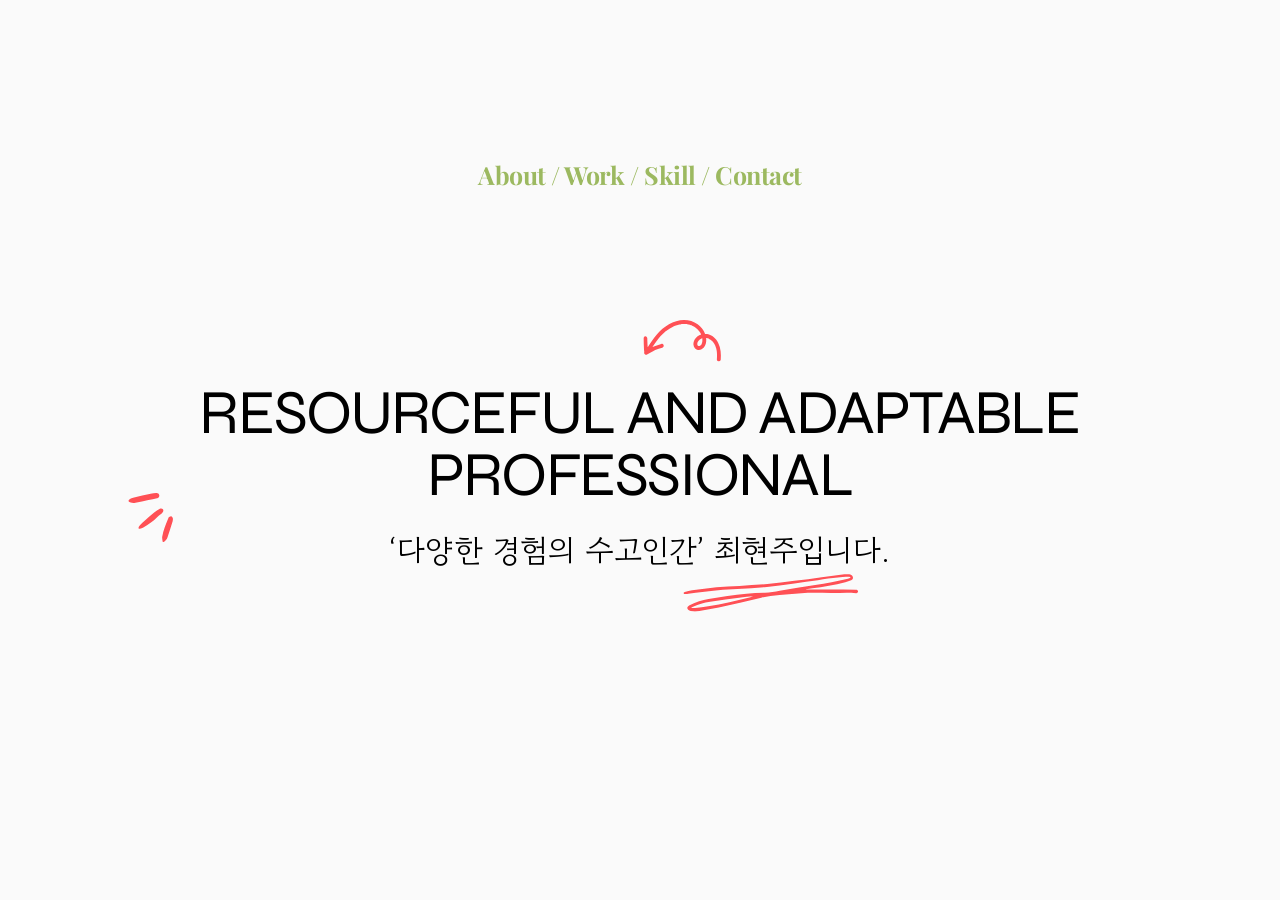
==== index.html @ 5d533a6e "Rebuild site as multi-page Canva portfolio Split the Canva portfolio design into one page per slide " ====
<!doctype html>
<html lang="ko">
<head>
  <meta charset="utf-8">
  <meta name="viewport" content="width=device-width, initial-scale=1">
  <title>최현주 · 포트폴리오</title>
  <meta name="description" content="다양한 경험의 수고인간, 최현주의 포트폴리오">
  <link rel="icon" href="images/deco/home.svg">

  <!-- 글꼴 -->
  <link rel="preconnect" href="https://fonts.googleapis.com">
  <link rel="preconnect" href="https://fonts.gstatic.com" crossorigin>
  <link rel="stylesheet" href="https://fonts.googleapis.com/css2?family=Syne:wght@400&family=Gowun+Dodum&family=Playfair+Display:wght@700&family=Courier+Prime&display=swap">

  <!-- 디자인: 공통 → 이 페이지 전용 -->
  <link rel="stylesheet" href="css/variables.css">
  <link rel="stylesheet" href="css/base.css">
  <link rel="stylesheet" href="css/page-index.css">

  <!-- 동작 -->
  <script>document.documentElement.classList.add('js');</script>
  <script src="js/main.js" defer></script>
</head>
<body>
  <main class="slide">

    <!-- 상단 메뉴: 각 페이지로 이동 -->
    <nav class="top-nav abs reveal">
      <a href="about.html">About</a> /
      <a href="work.html">Work</a> /
      <a href="skill.html">Skill</a> /
      <a href="contact.html">Contact</a>
    </nav>

    <img class="deco deco-arrow abs reveal" src="images/deco/arrow-curve.svg" alt="">
    <h1 class="title hero-title abs reveal">Resourceful and Adaptable Professional</h1>
    <img class="deco deco-dashes abs reveal" src="images/deco/dashes-left.svg" alt="">
    <p class="hero-sub abs reveal">‘다양한 경험의 수고인간’ 최현주입니다.</p>
    <img class="deco deco-scribble abs reveal" src="images/deco/scribble-line.svg" alt="">

  </main>
</body>
</html>
---- css/variables.css ----
/* =========================================
   디자인 값 모음 (모든 페이지 공통)
   색상·글꼴은 여기만 바꾸면 사이트 전체에 적용돼요.
   ========================================= */
:root {
  /* 색상 (Canva와 같은 값) */
  --bg: #fafafa;          /* 페이지 배경 */
  --ink: #000000;         /* 기본 글자 */
  --accent: #ff5055;      /* 포인트 색 (장식, 테두리) */
  --nav-ink: #9cb960;     /* 첫 화면 상단 메뉴 글자 */

  /* 글꼴
     맨 앞은 Canva에서 쓴 원래 글꼴이에요. 컴퓨터에 설치돼 있으면 그 글꼴로,
     없으면 뒤에 있는 비슷한 무료 웹 글꼴로 보여요. */
  --font-title: "TT Firs Neue", "Syne", "Helvetica Neue", Arial, sans-serif;
  --font-body: "TD백제", "TDBaekje", "Gowun Dodum", "Apple SD Gothic Neo", "Malgun Gothic", sans-serif;
  --font-nav: "Arsenica Antiqua", "Playfair Display", Georgia, serif;
  --font-mono: "Courier Prime", "Courier New", monospace;

  /* 간격 */
  --gutter: 16px;         /* 휴대폰 화면 양옆 여백 */

  /* 움직임 */
  --ease: cubic-bezier(.2, .7, .2, 1);
  --duration: .8s;
}
---- css/base.css ----
/* =========================================
   공통 스타일 (모든 페이지)
   - 휴대폰: 요소를 세로로 쌓아요.
   - PC/태블릿(768px 이상): Canva 페이지(1366×768)와 같은 배치로,
     화면 크기에 맞춰 통째로 늘었다 줄었다 해요.
   ========================================= */
*,
*::before,
*::after { box-sizing: border-box; }

body {
  margin: 0;
  background: var(--bg);
  color: var(--ink);
  font-family: var(--font-body);
  font-size: 16px;
  line-height: 1.5;
  word-break: keep-all;          /* 한글 단어 중간에서 줄바꿈 막기 */
  -webkit-text-size-adjust: 100%;
}

h1, h2, h3, p, ul { margin: 0; }
ul { padding: 0; }
a { color: inherit; }
img { display: block; max-width: 100%; height: auto; }

:focus-visible { outline: 2px solid var(--accent); outline-offset: 3px; }

/* ---------- 페이지 틀 (휴대폰 기준) ---------- */
.slide {
  position: relative;
  max-width: 560px;
  min-height: 100vh;
  min-height: 100svh;
  margin: 0 auto;
  padding: 80px var(--gutter) 56px;
  display: flex;
  flex-direction: column;
  align-items: center;
  gap: 24px;
}

/* ---------- 큰 제목 ---------- */
.title {
  font-family: var(--font-title);
  font-weight: 400;
  font-size: clamp(28px, 8vw, 40px);
  line-height: 1.1;
  letter-spacing: -.03em;
  text-transform: uppercase;
  text-align: center;
}

/* ---------- 오른쪽 위 H / A / W / S / C 메뉴 ----------
   글꼴·색은 index 상단 메뉴와 같아요. 지금 페이지 글자는 포인트 색으로 보여요. */
.mini-nav {
  position: absolute;
  top: 16px;
  right: var(--gutter);
  font-family: var(--font-nav);
  font-weight: 700;
  font-size: 14px;             /* 휴대폰: 누르기 쉽게 조금 크게 */
  letter-spacing: -.02em;
  line-height: 1;
  text-align: right;
  white-space: nowrap;
  color: var(--nav-ink);
}
.mini-nav a {
  display: inline-block;
  padding: 8px 4px;            /* 손가락으로 누르기 쉬운 영역 */
  text-decoration: none;
  transition: color .3s;
}
.mini-nav a:hover,
.mini-nav a[aria-current="page"] { color: var(--accent); }

/* ---------- 장식 그림 ---------- */
.deco { pointer-events: none; user-select: none; }

/* ---------- PC/태블릿: Canva 배치 그대로 ----------
   .abs 요소에 Canva 좌표(px)를 적어 두면 그 자리에 놓여요.
   --x: 왼쪽, --y: 위쪽, --w: 너비, --fs: 글자 크기 (모두 Canva 숫자 그대로) */
@media (min-width: 768px) {
  body {
    min-height: 100vh;
    display: grid;
    place-items: center;
    overflow-x: hidden;
  }

  .slide {
    display: block;
    width: min(100vw, calc(100vh * 1366 / 768));
    max-width: none;
    min-height: 0;
    aspect-ratio: 1366 / 768;
    padding: 0;
    container-type: inline-size;
  }

  .slide .abs {
    position: absolute;
    left: calc(var(--x) * 100% / 1366);
    top: calc(var(--y) * 100% / 768);
    width: calc(var(--w) * 100% / 1366);
    font-size: calc(var(--fs, 26.67) * 100cqw / 1366);
  }

  /* index 메뉴(26.67)의 0.5배 크기 */
  .slide .mini-nav {
    --x: 1040; --y: 20; --w: 300; --fs: 13.33;
    right: auto;
  }
  .mini-nav a { padding: 0; }
}

/* ---------- 나타나는 효과 (js/main.js와 함께 동작) ---------- */
.js .reveal {
  opacity: 0;
  translate: 0 16px;
  transition: opacity var(--duration) var(--ease), translate var(--duration) var(--ease);
  transition-delay: calc(var(--i, 0) * 90ms);
}
.js .reveal.is-visible {
  opacity: 1;
  translate: 0 0;
}

@media (prefers-reduced-motion: reduce) {
  .js .reveal { transition: none; }
}
---- css/page-index.css ----
/* =========================================
   index.html 전용 (Canva 1페이지 · Home)
   ========================================= */

/* 휴대폰 */
.slide { justify-content: center; }

.top-nav {
  position: absolute;
  top: 24px;
  left: 0;
  right: 0;
  text-align: center;
  font-family: var(--font-nav);
  font-weight: 700;
  font-size: 17px;
  letter-spacing: -.02em;
  color: var(--nav-ink);
}
.top-nav a { text-decoration: none; transition: color .3s; }
.top-nav a:hover { color: var(--accent); }

.deco-arrow { width: 64px; align-self: center; margin-left: 40px; }
.deco-dashes { display: none; }
.hero-sub { font-size: 18px; text-align: center; }
.deco-scribble { width: 150px; margin-top: -12px; margin-left: 80px; }

/* PC/태블릿: Canva 좌표 */
@media (min-width: 768px) {
  .top-nav {
    --x: 496; --y: 76.8; --w: 374; --fs: 26.67;
    right: auto;
    line-height: 1;
  }
  .deco-arrow    { --x: 686;   --y: 245.2; --w: 85;   margin: 0; }
  .hero-title    { --x: 150;   --y: 311.3; --w: 1066; --fs: 66.67; line-height: 1; }
  .deco-dashes   { --x: 137.1; --y: 429.8; --w: 48.4; display: block; }
  .hero-sub      { --x: 283;   --y: 467.2; --w: 800;   --fs: 33.33; line-height: 1.4; white-space: nowrap; }
  .deco-scribble { --x: 728.5; --y: 516.5; --w: 189.2; margin: 0; }
}
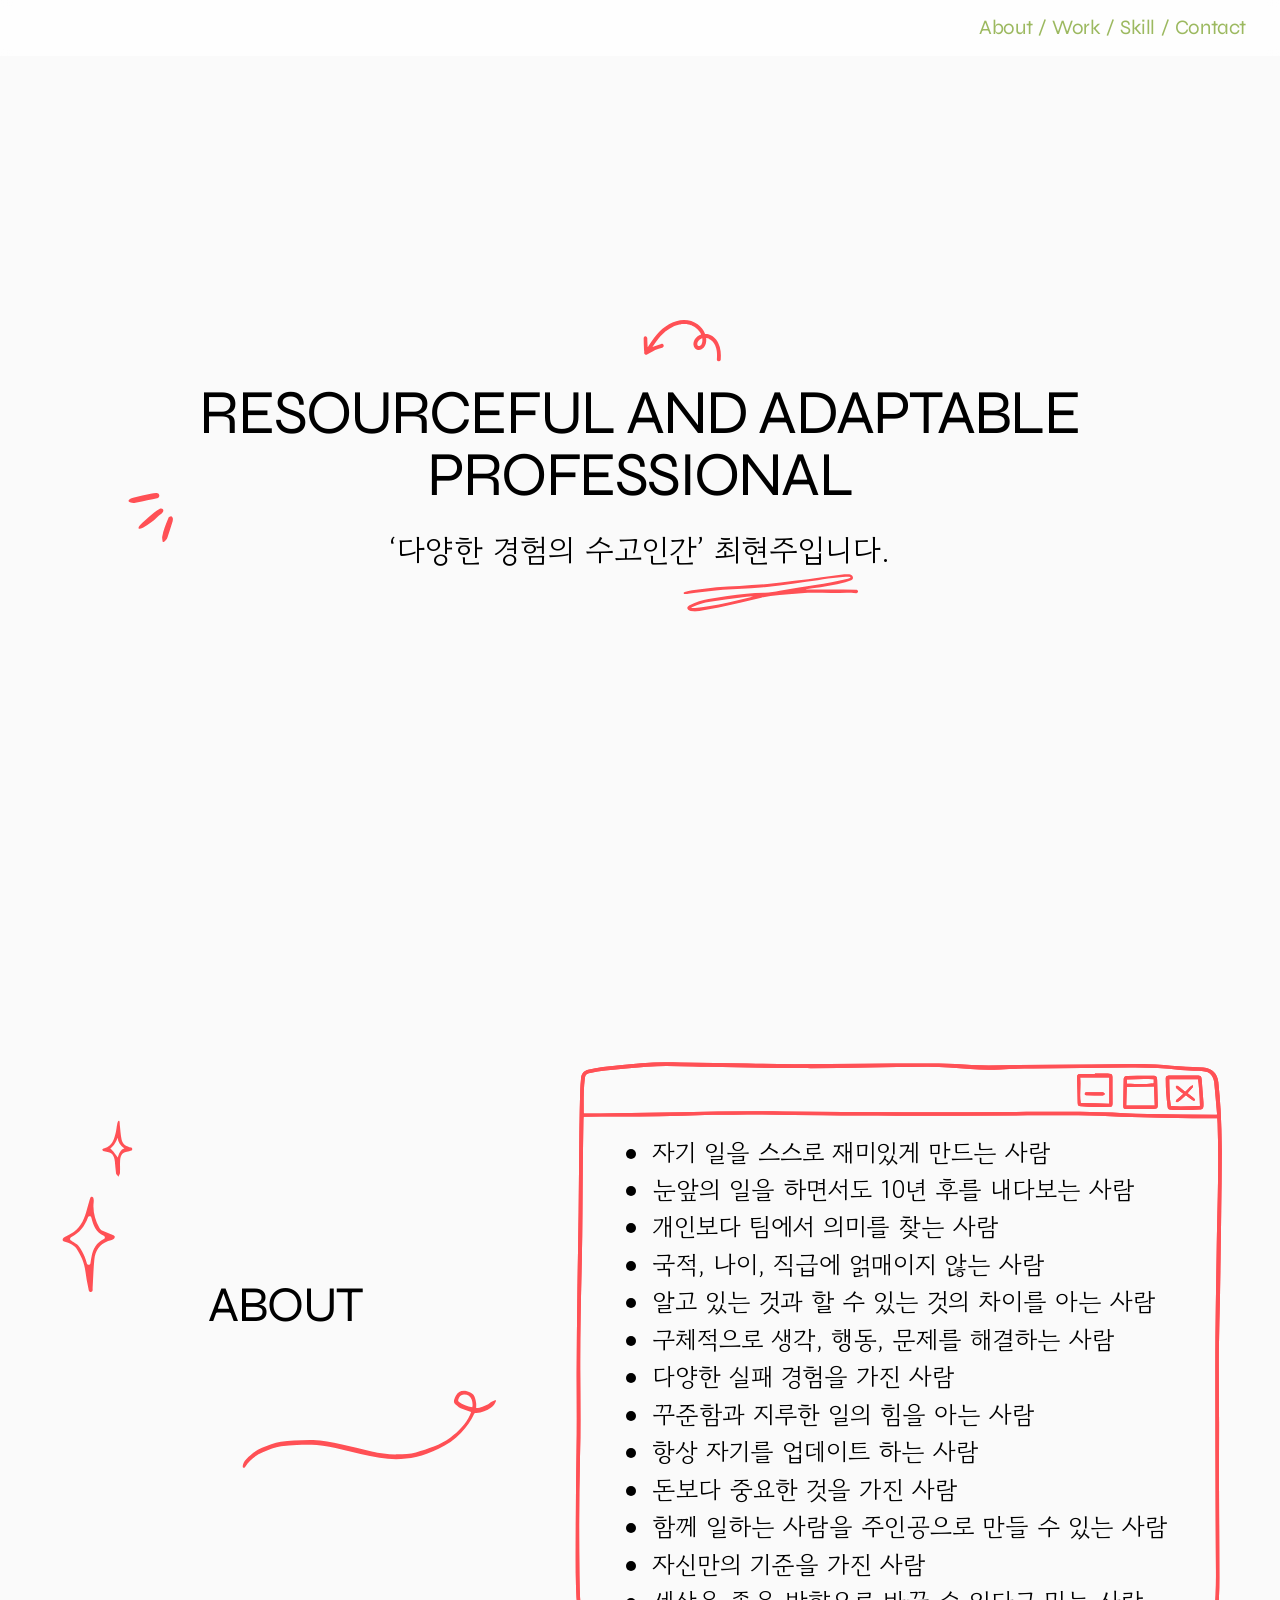
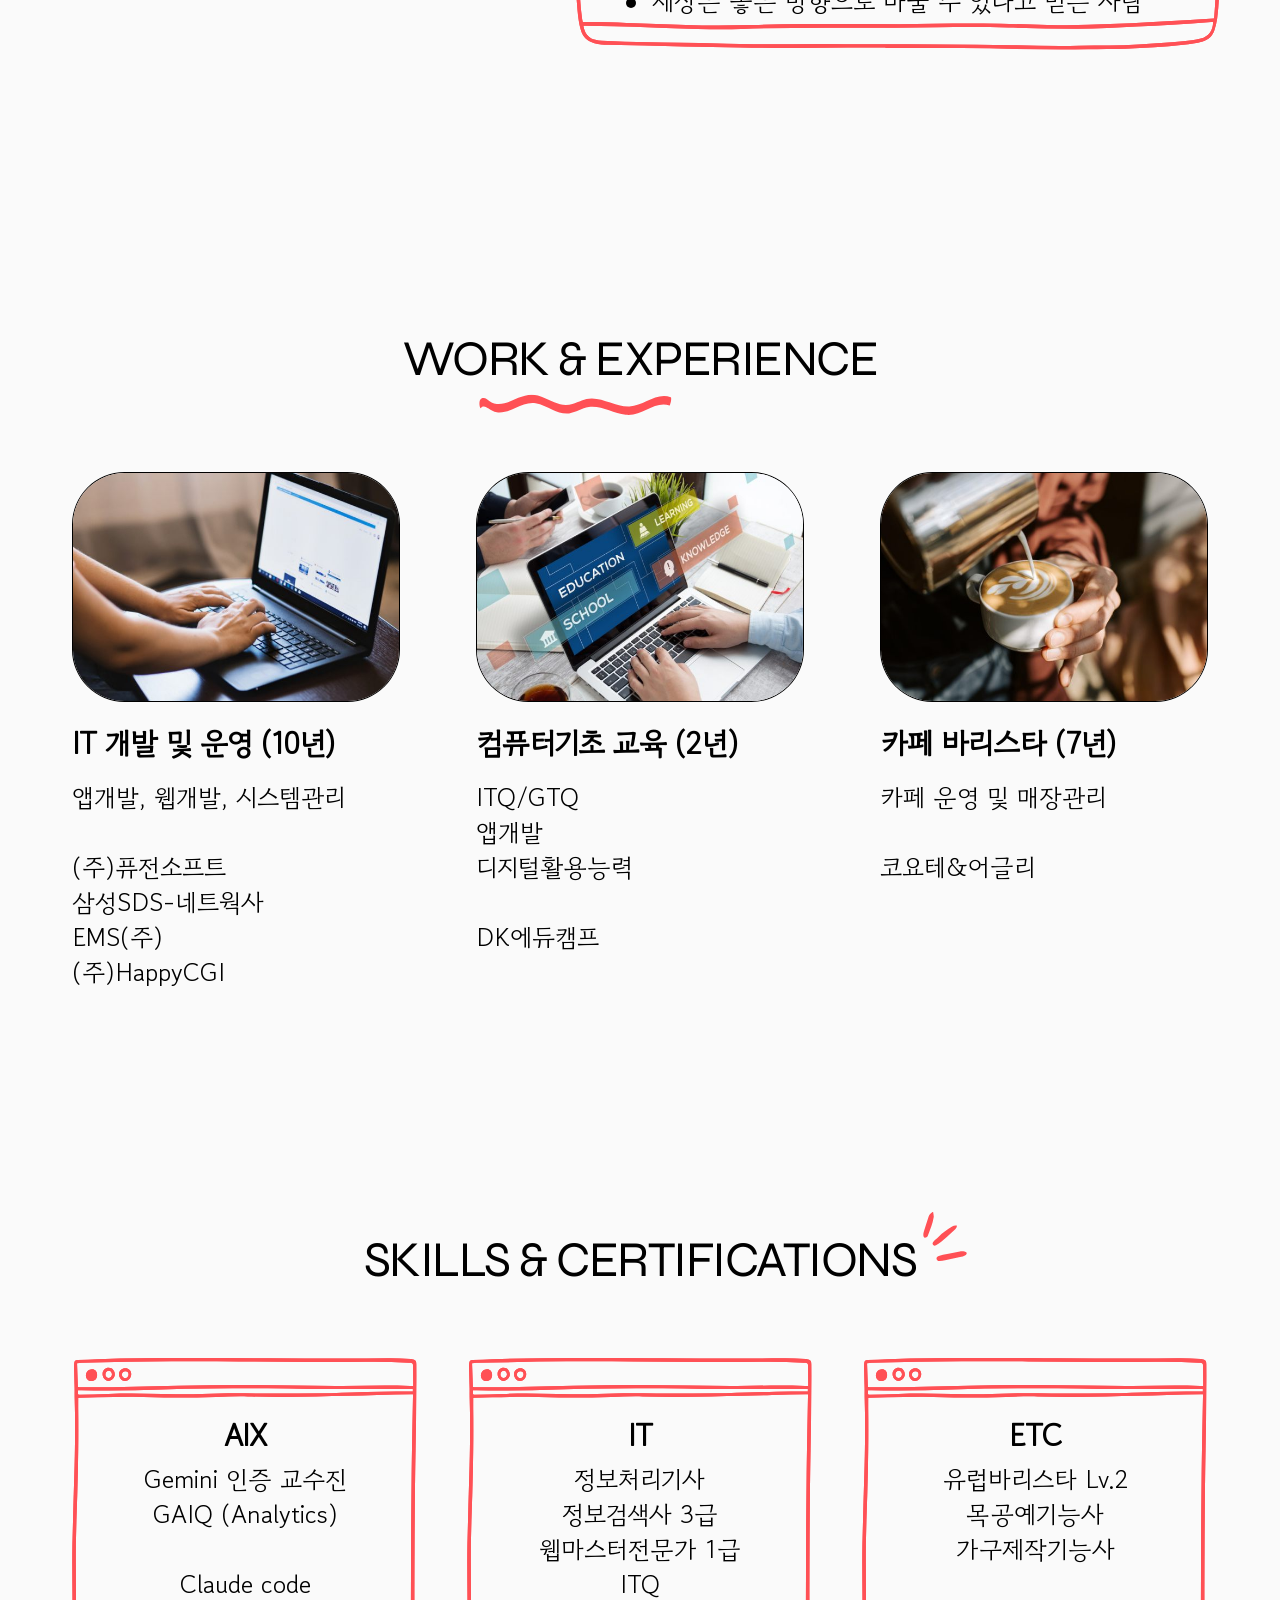
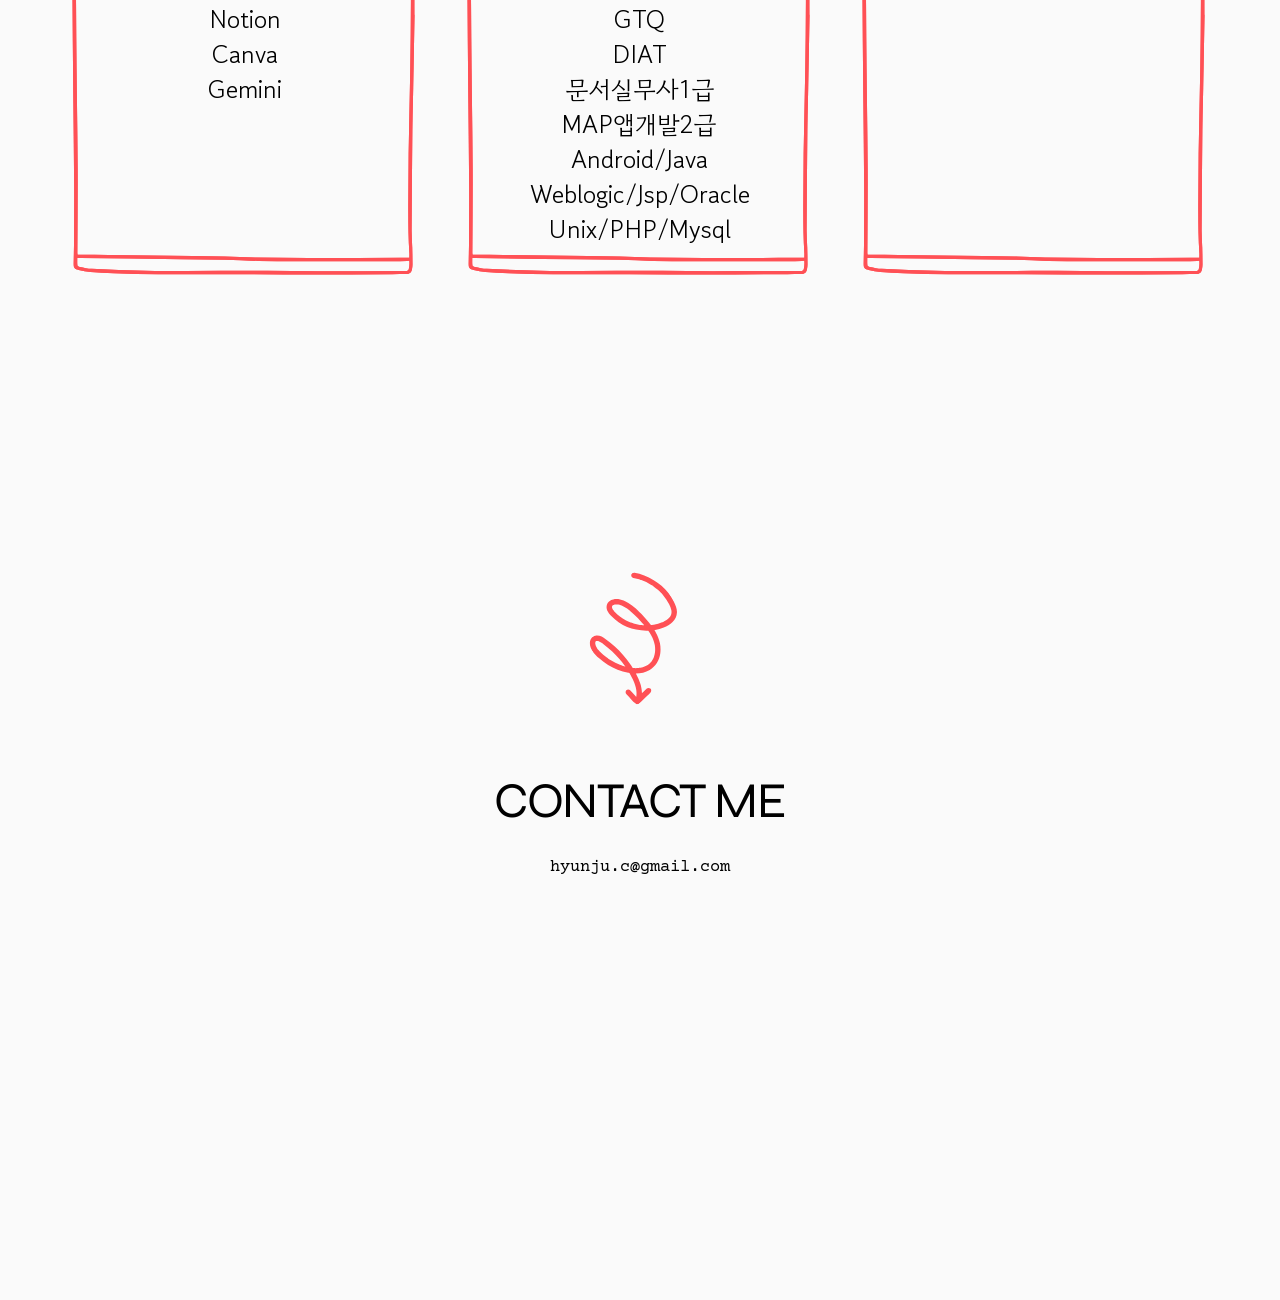
==== commit 1b958365: "Merge pages into one-page scroll layout - Combine about/work/skill/contact into index.html sections " ====
--- a/index.html
+++ b/index.html
@@ -10,33 +10,155 @@
   <!-- 글꼴 -->
   <link rel="preconnect" href="https://fonts.googleapis.com">
   <link rel="preconnect" href="https://fonts.gstatic.com" crossorigin>
-  <link rel="stylesheet" href="https://fonts.googleapis.com/css2?family=Syne:wght@400&family=Gowun+Dodum&family=Playfair+Display:wght@700&family=Courier+Prime&display=swap">
+  <link rel="stylesheet" href="https://fonts.googleapis.com/css2?family=Syne:wght@400&family=Gowun+Dodum&family=Courier+Prime&display=swap">
 
-  <!-- 디자인: 공통 → 이 페이지 전용 -->
+  <!-- 디자인: 공통 → 섹션별 -->
   <link rel="stylesheet" href="css/variables.css">
   <link rel="stylesheet" href="css/base.css">
   <link rel="stylesheet" href="css/page-index.css">
+  <link rel="stylesheet" href="css/page-about.css">
+  <link rel="stylesheet" href="css/page-work.css">
+  <link rel="stylesheet" href="css/page-skill.css">
+  <link rel="stylesheet" href="css/page-contact.css">
 
   <!-- 동작 -->
   <script>document.documentElement.classList.add('js');</script>
   <script src="js/main.js" defer></script>
 </head>
 <body>
-  <main class="slide">
 
-    <!-- 상단 메뉴: 각 페이지로 이동 -->
-    <nav class="top-nav abs reveal">
-      <a href="about.html">About</a> /
-      <a href="work.html">Work</a> /
-      <a href="skill.html">Skill</a> /
-      <a href="contact.html">Contact</a>
+  <!-- 상단 고정 메뉴 (오른쪽 위, 스크롤해도 항상 보여요) -->
+  <header class="site-header">
+    <nav class="site-nav" aria-label="섹션 이동">
+      <a href="#about">About</a> /
+      <a href="#work">Work</a> /
+      <a href="#skill">Skill</a> /
+      <a href="#contact">Contact</a>
     </nav>
+  </header>
 
-    <img class="deco deco-arrow abs reveal" src="images/deco/arrow-curve.svg" alt="">
-    <h1 class="title hero-title abs reveal">Resourceful and Adaptable Professional</h1>
-    <img class="deco deco-dashes abs reveal" src="images/deco/dashes-left.svg" alt="">
-    <p class="hero-sub abs reveal">‘다양한 경험의 수고인간’ 최현주입니다.</p>
-    <img class="deco deco-scribble abs reveal" src="images/deco/scribble-line.svg" alt="">
+  <main>
+
+    <!-- ===== Home (Canva 1페이지) ===== -->
+    <section class="screen" id="home">
+      <div class="slide">
+        <img class="deco deco-arrow abs reveal" src="images/deco/arrow-curve.svg" alt="">
+        <h1 class="title hero-title abs reveal">Resourceful and Adaptable Professional</h1>
+        <img class="deco deco-dashes abs reveal" src="images/deco/dashes-left.svg" alt="">
+        <p class="hero-sub abs reveal">‘다양한 경험의 수고인간’ 최현주입니다.</p>
+        <img class="deco deco-scribble abs reveal" src="images/deco/scribble-line.svg" alt="">
+      </div>
+    </section>
+
+    <!-- ===== About (Canva 2페이지) ===== -->
+    <section class="screen" id="about">
+      <div class="slide">
+        <img class="deco deco-sparkles abs reveal" src="images/deco/sparkles.svg" alt="">
+        <h2 class="title about-title abs reveal">About</h2>
+        <img class="deco deco-wave abs reveal" src="images/deco/wave-line.svg" alt="">
+
+        <img class="deco deco-window abs reveal" src="images/deco/window-frame.svg" alt="">
+        <ul class="about-list abs reveal">
+          <li>자기 일을 스스로 재미있게 만드는 사람</li>
+          <li>눈앞의 일을 하면서도 10년 후를 내다보는 사람</li>
+          <li>개인보다 팀에서 의미를 찾는 사람</li>
+          <li>국적, 나이, 직급에 얽매이지 않는 사람</li>
+          <li>알고 있는 것과 할 수 있는 것의 차이를 아는 사람</li>
+          <li>구체적으로 생각, 행동, 문제를 해결하는 사람</li>
+          <li>다양한 실패 경험을 가진 사람</li>
+          <li>꾸준함과 지루한 일의 힘을 아는 사람</li>
+          <li>항상 자기를 업데이트 하는 사람</li>
+          <li>돈보다 중요한 것을 가진 사람</li>
+          <li>함께 일하는 사람을 주인공으로 만들 수 있는 사람</li>
+          <li>자신만의 기준을 가진 사람</li>
+          <li>세상은 좋은 방향으로 바꿀 수 있다고 믿는 사람</li>
+        </ul>
+      </div>
+    </section>
+
+    <!-- ===== Work (Canva 3페이지) ===== -->
+    <section class="screen" id="work">
+      <div class="slide">
+        <h2 class="title work-title abs reveal">Work &amp; Experience</h2>
+        <img class="deco deco-underline abs reveal" src="images/deco/wave-underline.svg" alt="">
+
+        <article class="work-card card-1 abs reveal">
+          <img src="images/work-it.jpg" alt="노트북으로 작업하는 손" loading="lazy">
+          <h3>IT 개발 및 운영 (10년)</h3>
+          <p>앱개발, 웹개발, 시스템관리</p>
+          <p>(주)퓨전소프트<br>삼성SDS-네트웍사<br>EMS(주)<br>(주)HappyCGI</p>
+        </article>
+
+        <article class="work-card card-2 abs reveal">
+          <img src="images/work-edu.jpg" alt="교육 화면이 띄워진 노트북" loading="lazy">
+          <h3>컴퓨터기초 교육 (2년)</h3>
+          <p>ITQ/GTQ<br>앱개발<br>디지털활용능력</p>
+          <p>DK에듀캠프</p>
+        </article>
+
+        <article class="work-card card-3 abs reveal">
+          <img src="images/work-cafe.jpg" alt="라떼 아트를 만드는 바리스타" loading="lazy">
+          <h3>카페 바리스타 (7년)</h3>
+          <p>카페 운영 및 매장관리</p>
+          <p>코요테&amp;어글리</p>
+        </article>
+      </div>
+    </section>
+
+    <!-- ===== Skill (Canva 4페이지) ===== -->
+    <section class="screen" id="skill">
+      <div class="slide">
+        <h2 class="title skill-title abs reveal">Skills &amp; Certifications</h2>
+        <img class="deco deco-dashes abs reveal" src="images/deco/dashes-right.svg" alt="">
+
+        <div class="skill-box box-1 abs reveal">
+          <h3>AIX</h3>
+          <ul>
+            <li>Gemini 인증 교수진</li>
+            <li>GAIQ (Analytics)</li>
+            <li class="gap">Claude code</li>
+            <li>Notion</li>
+            <li>Canva</li>
+            <li>Gemini</li>
+          </ul>
+        </div>
+
+        <div class="skill-box box-2 abs reveal">
+          <h3>IT</h3>
+          <ul>
+            <li>정보처리기사</li>
+            <li>정보검색사 3급</li>
+            <li>웹마스터전문가 1급</li>
+            <li>ITQ</li>
+            <li>GTQ</li>
+            <li>DIAT</li>
+            <li>문서실무사1급</li>
+            <li>MAP앱개발2급</li>
+            <li>Android/Java</li>
+            <li>Weblogic/Jsp/Oracle</li>
+            <li>Unix/PHP/Mysql</li>
+          </ul>
+        </div>
+
+        <div class="skill-box box-3 abs reveal">
+          <h3>ETC</h3>
+          <ul>
+            <li>유럽바리스타 Lv.2</li>
+            <li>목공예기능사</li>
+            <li>가구제작기능사</li>
+          </ul>
+        </div>
+      </div>
+    </section>
+
+    <!-- ===== Contact (Canva 5페이지) ===== -->
+    <section class="screen" id="contact">
+      <div class="slide">
+        <img class="deco deco-swirl abs reveal" src="images/deco/swirl-arrow.svg" alt="">
+        <h2 class="title contact-title abs reveal">Contact me</h2>
+        <a class="contact-mail abs reveal" href="mailto:hyunju.c@gmail.com">hyunju.c@gmail.com</a>
+      </div>
+    </section>
 
   </main>
 </body>
--- a/css/variables.css
+++ b/css/variables.css
@@ -7,18 +7,18 @@
   --bg: #fafafa;          /* 페이지 배경 */
   --ink: #000000;         /* 기본 글자 */
   --accent: #ff5055;      /* 포인트 색 (장식, 테두리) */
-  --nav-ink: #9cb960;     /* 첫 화면 상단 메뉴 글자 */
+  --nav-ink: #9cb960;     /* 상단 고정 메뉴 글자 */
 
   /* 글꼴
      맨 앞은 Canva에서 쓴 원래 글꼴이에요. 컴퓨터에 설치돼 있으면 그 글꼴로,
      없으면 뒤에 있는 비슷한 무료 웹 글꼴로 보여요. */
   --font-title: "TT Firs Neue", "Syne", "Helvetica Neue", Arial, sans-serif;
   --font-body: "TD백제", "TDBaekje", "Gowun Dodum", "Apple SD Gothic Neo", "Malgun Gothic", sans-serif;
-  --font-nav: "Arsenica Antiqua", "Playfair Display", Georgia, serif;
   --font-mono: "Courier Prime", "Courier New", monospace;
 
   /* 간격 */
   --gutter: 16px;         /* 휴대폰 화면 양옆 여백 */
+  --header-h: 48px;       /* 휴대폰 상단 고정 메뉴 높이 */
 
   /* 움직임 */
   --ease: cubic-bezier(.2, .7, .2, 1);
--- a/css/base.css
+++ b/css/base.css
@@ -26,14 +26,14 @@
 
 :focus-visible { outline: 2px solid var(--accent); outline-offset: 3px; }
 
-/* ---------- 페이지 틀 (휴대폰 기준) ---------- */
+/* ---------- 섹션 틀 (휴대폰 기준) ---------- */
 .slide {
   position: relative;
   max-width: 560px;
   min-height: 100vh;
   min-height: 100svh;
   margin: 0 auto;
-  padding: 80px var(--gutter) 56px;
+  padding: calc(var(--header-h) + 24px) var(--gutter) 56px;
   display: flex;
   flex-direction: column;
   align-items: center;
@@ -51,29 +51,43 @@
   text-align: center;
 }
 
-/* ---------- 오른쪽 위 H / A / W / S / C 메뉴 ----------
-   글꼴·색은 index 상단 메뉴와 같아요. 지금 페이지 글자는 포인트 색으로 보여요. */
-.mini-nav {
-  position: absolute;
-  top: 16px;
-  right: var(--gutter);
-  font-family: var(--font-nav);
-  font-weight: 700;
-  font-size: 14px;             /* 휴대폰: 누르기 쉽게 조금 크게 */
+/* ---------- 상단 고정 메뉴 (오른쪽 위) ----------
+   스크롤해도 항상 화면 위에 붙어 있어요.
+   지금 보고 있는 섹션 이름은 포인트 색으로 바뀌어요 (js/main.js). */
+html { scroll-behavior: smooth; scroll-padding-top: var(--header-h); }
+
+.site-header {
+  position: fixed;
+  top: 0;
+  left: 0;
+  right: 0;
+  z-index: 10;
+  height: var(--header-h);
+  padding: 0 var(--gutter);
+  display: flex;
+  align-items: center;
+  justify-content: flex-end;
+  background: rgba(255, 255, 255, .7);   /* 반투명 흰색: 스크롤 중 아래 글자와 겹쳐 보이지 않게 */
+  -webkit-backdrop-filter: blur(6px);
+  backdrop-filter: blur(6px);
+}
+.site-nav {
+  font-family: var(--font-title);       /* 페이지 기본 영문 글꼴 */
+  font-weight: 400;
+  font-size: 15px;
   letter-spacing: -.02em;
   line-height: 1;
-  text-align: right;
   white-space: nowrap;
   color: var(--nav-ink);
 }
-.mini-nav a {
+.site-nav a {
   display: inline-block;
-  padding: 8px 4px;            /* 손가락으로 누르기 쉬운 영역 */
+  padding: 8px 2px;            /* 손가락으로 누르기 쉬운 영역 */
   text-decoration: none;
   transition: color .3s;
 }
-.mini-nav a:hover,
-.mini-nav a[aria-current="page"] { color: var(--accent); }
+.site-nav a:hover,
+.site-nav a[aria-current="true"] { color: var(--accent); }
 
 /* ---------- 장식 그림 ---------- */
 .deco { pointer-events: none; user-select: none; }
@@ -82,11 +96,14 @@
    .abs 요소에 Canva 좌표(px)를 적어 두면 그 자리에 놓여요.
    --x: 왼쪽, --y: 위쪽, --w: 너비, --fs: 글자 크기 (모두 Canva 숫자 그대로) */
 @media (min-width: 768px) {
-  body {
+  body { overflow-x: hidden; }
+
+  /* 섹션 하나 = 화면 한 장. 슬라이드를 가운데에 놓아요. */
+  html { scroll-padding-top: 0; }
+  .screen {
     min-height: 100vh;
     display: grid;
     place-items: center;
-    overflow-x: hidden;
   }
 
   .slide {
@@ -107,12 +124,12 @@
     font-size: calc(var(--fs, 26.67) * 100cqw / 1366);
   }
 
-  /* index 메뉴(26.67)의 0.5배 크기 */
-  .slide .mini-nav {
-    --x: 1040; --y: 20; --w: 300; --fs: 13.33;
-    right: auto;
+  .site-header {
+    height: auto;
+    padding: 14px 32px;
   }
-  .mini-nav a { padding: 0; }
+  .site-nav { font-size: clamp(16px, 1.6vw, 24px); }
+  .site-nav a { padding: 4px 2px; }
 }
 
 /* ---------- 나타나는 효과 (js/main.js와 함께 동작) ---------- */
--- a/css/page-index.css
+++ b/css/page-index.css
@@ -1,40 +1,20 @@
 /* =========================================
-   index.html 전용 (Canva 1페이지 · Home)
+   #home 섹션 전용 (Canva 1페이지 · Home)
    ========================================= */
 
 /* 휴대폰 */
-.slide { justify-content: center; }
+:where(#home) .slide { justify-content: center; }
 
-.top-nav {
-  position: absolute;
-  top: 24px;
-  left: 0;
-  right: 0;
-  text-align: center;
-  font-family: var(--font-nav);
-  font-weight: 700;
-  font-size: 17px;
-  letter-spacing: -.02em;
-  color: var(--nav-ink);
-}
-.top-nav a { text-decoration: none; transition: color .3s; }
-.top-nav a:hover { color: var(--accent); }
-
-.deco-arrow { width: 64px; align-self: center; margin-left: 40px; }
-.deco-dashes { display: none; }
-.hero-sub { font-size: 18px; text-align: center; }
-.deco-scribble { width: 150px; margin-top: -12px; margin-left: 80px; }
+:where(#home) .deco-arrow { width: 64px; align-self: center; margin-left: 40px; }
+:where(#home) .deco-dashes { display: none; }
+:where(#home) .hero-sub { font-size: 18px; text-align: center; }
+:where(#home) .deco-scribble { width: 150px; margin-top: -12px; margin-left: 80px; }
 
 /* PC/태블릿: Canva 좌표 */
 @media (min-width: 768px) {
-  .top-nav {
-    --x: 496; --y: 76.8; --w: 374; --fs: 26.67;
-    right: auto;
-    line-height: 1;
-  }
-  .deco-arrow    { --x: 686;   --y: 245.2; --w: 85;   margin: 0; }
-  .hero-title    { --x: 150;   --y: 311.3; --w: 1066; --fs: 66.67; line-height: 1; }
-  .deco-dashes   { --x: 137.1; --y: 429.8; --w: 48.4; display: block; }
-  .hero-sub      { --x: 283;   --y: 467.2; --w: 800;   --fs: 33.33; line-height: 1.4; white-space: nowrap; }
-  .deco-scribble { --x: 728.5; --y: 516.5; --w: 189.2; margin: 0; }
+  :where(#home) .deco-arrow    { --x: 686;   --y: 245.2; --w: 85;   margin: 0; }
+  :where(#home) .hero-title    { --x: 150;   --y: 311.3; --w: 1066; --fs: 66.67; line-height: 1; }
+  :where(#home) .deco-dashes   { --x: 137.1; --y: 429.8; --w: 48.4; display: block; }
+  :where(#home) .hero-sub      { --x: 283;   --y: 467.2; --w: 800;   --fs: 33.33; line-height: 1.4; white-space: nowrap; }
+  :where(#home) .deco-scribble { --x: 728.5; --y: 516.5; --w: 189.2; margin: 0; }
 }
--- a/css/page-about.css
+++ b/css/page-about.css
@@ -0,0 +1,48 @@
+/* =========================================
+   #about 섹션 전용 (Canva 2페이지 · About)
+   ========================================= */
+
+/* 휴대폰 */
+:where(#about) .deco-sparkles { width: 44px; align-self: flex-start; margin-bottom: -40px; }
+:where(#about) .deco-wave { width: 180px; margin-top: -16px; }
+:where(#about) .deco-window { display: none; }
+
+/* 휴대폰에서는 창 모양을 선으로 그려요 */
+:where(#about) .about-list {
+  width: 100%;
+  border: 2px solid var(--accent);
+  border-radius: 4px;
+  padding: 44px 16px 16px 34px;
+  position: relative;
+}
+:where(#about) .about-list::before {
+  content: "–  ▢  ×";
+  position: absolute;
+  top: 0;
+  left: 0;
+  right: 0;
+  padding: 2px 10px;
+  text-align: right;
+  color: var(--accent);
+  font-family: var(--font-mono);
+  border-bottom: 2px solid var(--accent);
+}
+:where(#about) .about-list li { padding: 3px 0; }
+
+/* PC/태블릿: Canva 좌표 */
+@media (min-width: 768px) {
+  :where(#about) .deco-sparkles { --x: 60.9;  --y: 134.4; --w: 84;  margin: 0; }
+  :where(#about) .about-title   { --x: 76.8;  --y: 307.5; --w: 455; --fs: 53.33; }
+  :where(#about) .deco-wave     { --x: 258.5; --y: 426.4; --w: 273.2; margin: 0; }
+  :where(#about) .deco-window   { --x: 613.4; --y: 76.8;  --w: 691.3; display: block; }
+
+  :where(#about) .about-list {
+    --x: 663.4; --y: 153.2; --w: 591.2; --fs: 26.67;
+    border: 0;
+    border-radius: 0;
+    padding: 0 0 0 1.2em;
+    line-height: 1.5;
+  }
+  :where(#about) .about-list::before { content: none; }
+  :where(#about) .about-list li { padding: 0; }
+}
--- a/css/page-work.css
+++ b/css/page-work.css
@@ -0,0 +1,41 @@
+/* =========================================
+   #work 섹션 전용 (Canva 3페이지 · Work & Experience)
+   ========================================= */
+
+/* 휴대폰 */
+:where(#work) .deco-underline { width: 160px; margin-top: -14px; }
+
+:where(#work) .work-card { width: 100%; }
+:where(#work) .work-card img {
+  width: 100%;
+  aspect-ratio: 350 / 245;
+  object-fit: cover;
+  border: 1px solid var(--ink);
+  border-radius: 16% / 22.9%;   /* Canva 사진 틀의 둥근 모서리 */
+}
+:where(#work) .work-card h3 {
+  margin-top: 16px;
+  font-size: 1.2em;
+  font-weight: 700;
+  letter-spacing: -.03em;
+  line-height: 1.1;
+}
+:where(#work) .work-card p {
+  margin-top: 1.4em;
+  line-height: 1.4;
+}
+:where(#work) .work-card h3 + p { margin-top: .8em; }
+
+/* PC/태블릿: Canva 좌표 */
+@media (min-width: 768px) {
+  :where(#work) .work-title     { --x: 411.3; --y: 45.1;  --w: 543.4; --fs: 53.33; }
+  :where(#work) .deco-underline { --x: 508.4; --y: 108.5; --w: 214.2; margin: 0; }
+
+  :where(#work) .work-card { --y: 194.6; --w: 350; --fs: 26.67; }
+  :where(#work) .card-1 { --x: 76.8; }
+  :where(#work) .card-2 { --x: 508.4; }
+  :where(#work) .card-3 { --x: 939.2; }
+
+  :where(#work) .work-card h3 { margin-top: .84em; }
+  :where(#work) .work-card h3 + p { margin-top: .8em; }
+}
--- a/css/page-skill.css
+++ b/css/page-skill.css
@@ -0,0 +1,52 @@
+/* =========================================
+   #skill 섹션 전용 (Canva 4페이지 · Skills & Certifications)
+   ========================================= */
+
+/* 휴대폰 */
+:where(#skill) .deco-dashes { width: 32px; order: -1; align-self: flex-end; margin: 0 24px -28px 0; }
+
+/* 박스: Canva 손그림 테두리
+   휴대폰에서는 테두리를 위(점 3개 막대)·아래·양옆으로 잘라 붙여서
+   모양은 그대로 두고 높이만 내용에 맞춰 늘어나게 해요. */
+:where(#skill) .skill-box {
+  width: 100%;
+  max-width: 280px;
+  border: solid transparent;
+  border-width: 38px 17px 25px;
+  border-image: url("../images/deco/box-frame.svg") 9% 6% 6% fill / 38px 17px 25px stretch;
+  padding: 12px 24px 16px;
+  text-align: center;
+}
+:where(#skill) .skill-box h3 {
+  font-size: 1.2em;
+  font-weight: 700;
+  letter-spacing: -.03em;
+  line-height: 1.1;
+}
+:where(#skill) .skill-box ul {
+  list-style: none;
+  margin-top: .4em;
+  line-height: 1.4;
+}
+:where(#skill) .skill-box li.gap { margin-top: 1.4em; }
+
+/* PC/태블릿: Canva 좌표 */
+@media (min-width: 768px) {
+  :where(#skill) .skill-title  { --x: 345.3;  --y: 45.9; --w: 675.3; --fs: 53.33; }
+  :where(#skill) .deco-dashes  { --x: 985;    --y: 24;   --w: 48.4; /* 고정 메뉴와 겹치지 않게 왼쪽으로 (원래 1013.9, 19.1) */ margin: 0; order: 0; }
+
+  :where(#skill) .skill-box {
+    --y: 178.2; --w: 369.4; --fs: 26.67;
+    max-width: none;
+    /* PC는 Canva 비율 그대로 테두리를 통째로 깔아요 */
+    aspect-ratio: 369.4 / 553.6;
+    border: 0;
+    border-image: none;
+    background: url("../images/deco/box-frame.svg") no-repeat center / 100% 100%;
+    /* 테두리 안쪽 여백도 Canva 숫자 그대로 (위 66.7, 양옆 45.9) */
+    padding: calc(66.7 * 100cqw / 1366) calc(45.9 * 100cqw / 1366) 0;
+  }
+  :where(#skill) .box-1 { --x: 76.8; }
+  :where(#skill) .box-2 { --x: 498.2; }
+  :where(#skill) .box-3 { --x: 919.9; }
+}
--- a/css/page-contact.css
+++ b/css/page-contact.css
@@ -0,0 +1,24 @@
+/* =========================================
+   #contact 섹션 전용 (Canva 5페이지 · Contact)
+   ========================================= */
+
+/* 휴대폰 */
+:where(#contact) .slide { justify-content: center; }
+
+:where(#contact) .deco-swirl { width: 96px; }
+
+:where(#contact) .contact-mail {
+  font-family: var(--font-mono);
+  font-size: 16px;
+  text-align: center;
+  text-decoration: none;
+  transition: color .3s;
+}
+:where(#contact) .contact-mail:hover { color: var(--accent); text-decoration: underline; }
+
+/* PC/태블릿: Canva 좌표 */
+@media (min-width: 768px) {
+  :where(#contact) .deco-swirl    { --x: 606.5; --y: 76.5;  --w: 153; }
+  :where(#contact) .contact-title { --x: 437.9; --y: 302.6; --w: 490.2; --fs: 53.33; }
+  :where(#contact) .contact-mail  { --x: 437.9; --y: 389.1; --w: 490.2; --fs: 18.67; line-height: 1.4; }
+}
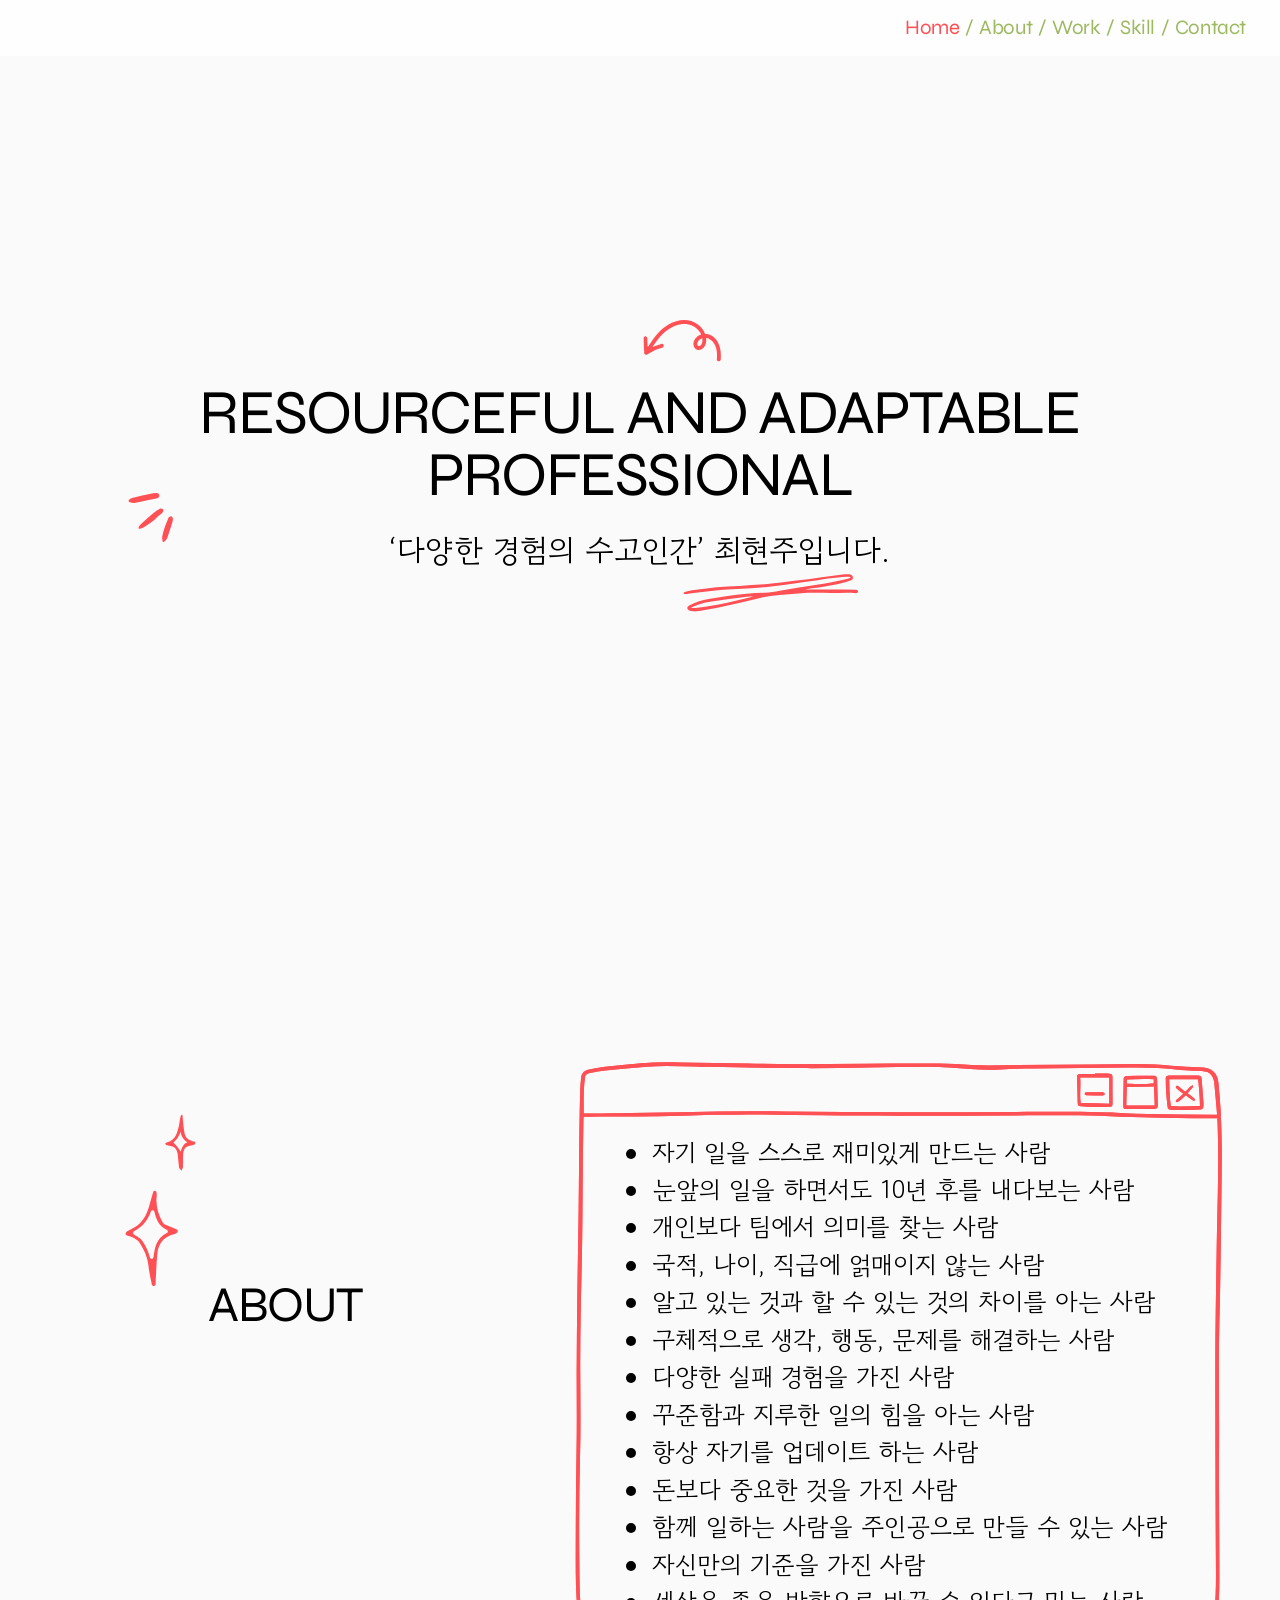
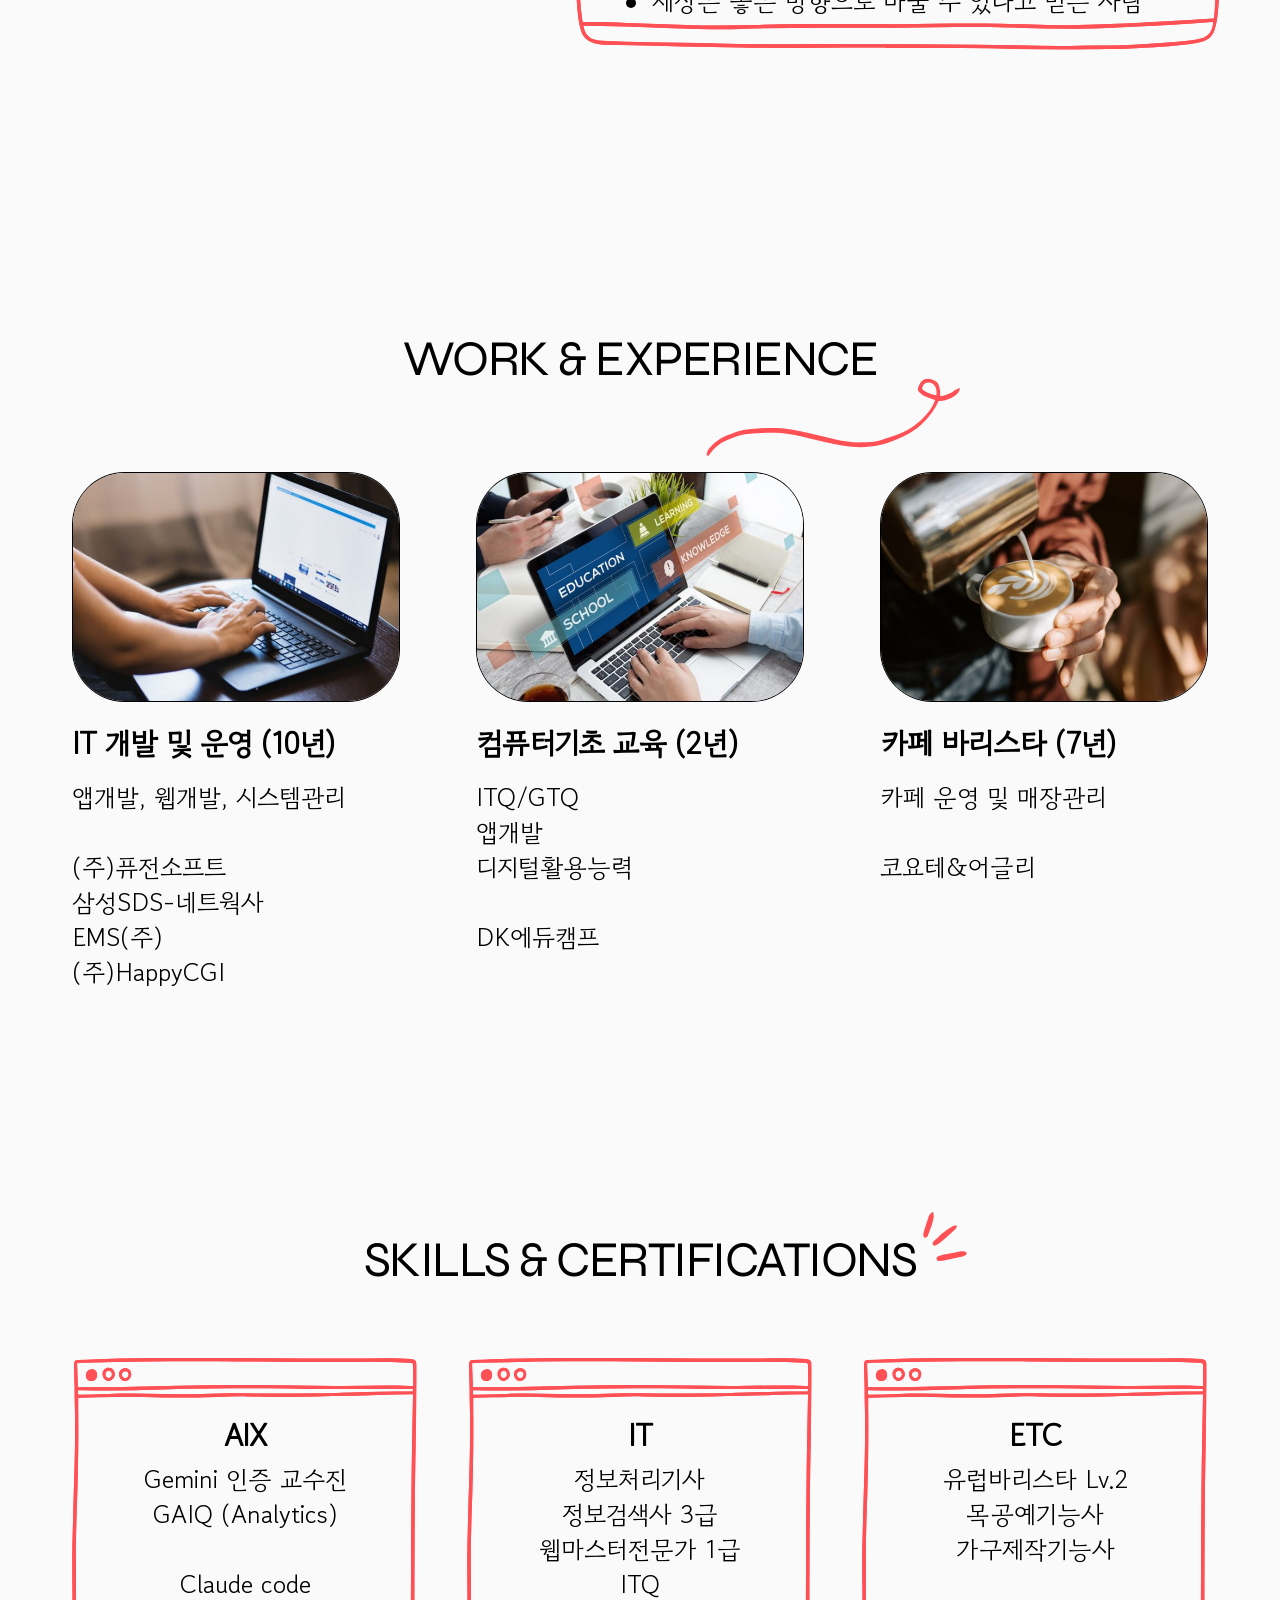
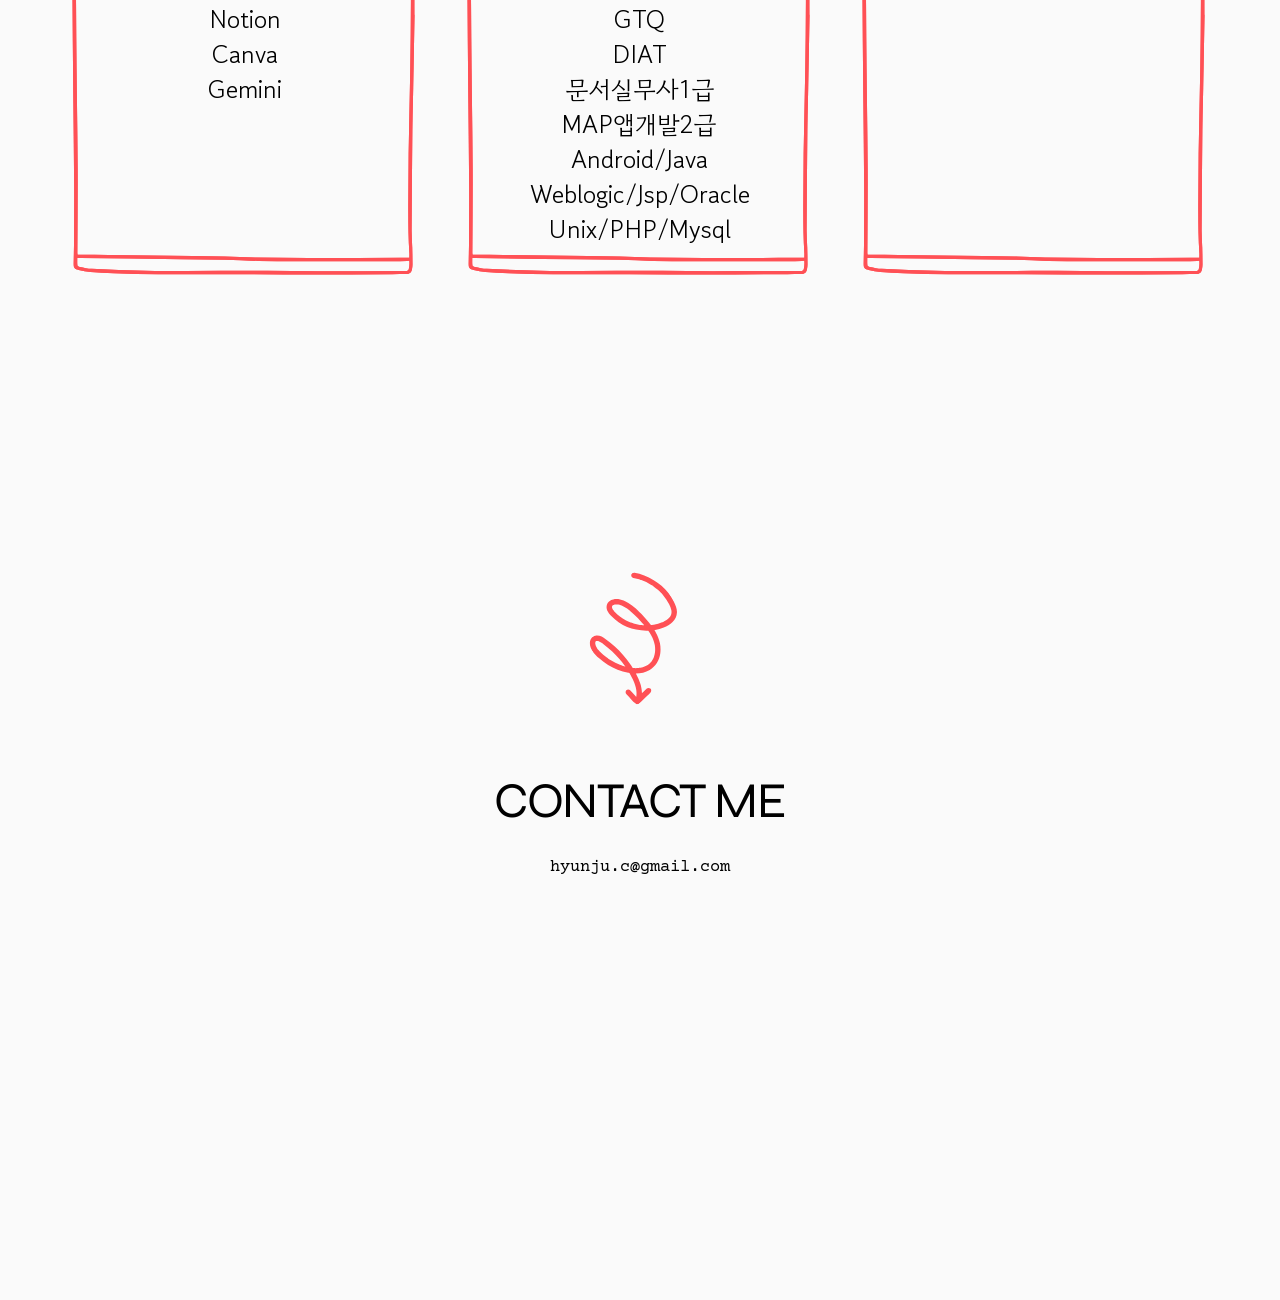
==== commit 6a93ed45: "Add Home menu link and adjust title decorations - Add Home to the fixed top menu - About: move spark" ====
--- a/index.html
+++ b/index.html
@@ -30,6 +30,7 @@
   <!-- 상단 고정 메뉴 (오른쪽 위, 스크롤해도 항상 보여요) -->
   <header class="site-header">
     <nav class="site-nav" aria-label="섹션 이동">
+      <a href="#home">Home</a> /
       <a href="#about">About</a> /
       <a href="#work">Work</a> /
       <a href="#skill">Skill</a> /
@@ -55,7 +56,6 @@
       <div class="slide">
         <img class="deco deco-sparkles abs reveal" src="images/deco/sparkles.svg" alt="">
         <h2 class="title about-title abs reveal">About</h2>
-        <img class="deco deco-wave abs reveal" src="images/deco/wave-line.svg" alt="">
 
         <img class="deco deco-window abs reveal" src="images/deco/window-frame.svg" alt="">
         <ul class="about-list abs reveal">
@@ -80,7 +80,7 @@
     <section class="screen" id="work">
       <div class="slide">
         <h2 class="title work-title abs reveal">Work &amp; Experience</h2>
-        <img class="deco deco-underline abs reveal" src="images/deco/wave-underline.svg" alt="">
+        <img class="deco deco-underline abs reveal" src="images/deco/wave-line.svg" alt="">
 
         <article class="work-card card-1 abs reveal">
           <img src="images/work-it.jpg" alt="노트북으로 작업하는 손" loading="lazy">
--- a/css/page-about.css
+++ b/css/page-about.css
@@ -3,8 +3,7 @@
    ========================================= */
 
 /* 휴대폰 */
-:where(#about) .deco-sparkles { width: 44px; align-self: flex-start; margin-bottom: -40px; }
-:where(#about) .deco-wave { width: 180px; margin-top: -16px; }
+:where(#about) .deco-sparkles { width: 44px; margin: 0 128px -40px 0; } /* 제목 글자 왼쪽 위 모서리에 붙게 */
 :where(#about) .deco-window { display: none; }
 
 /* 휴대폰에서는 창 모양을 선으로 그려요 */
@@ -31,9 +30,9 @@
 
 /* PC/태블릿: Canva 좌표 */
 @media (min-width: 768px) {
-  :where(#about) .deco-sparkles { --x: 60.9;  --y: 134.4; --w: 84;  margin: 0; }
+  /* 반짝이를 제목 글자 왼쪽 위에 붙임 (원래 60.9/134.4) */
+  :where(#about) .deco-sparkles { --x: 128;   --y: 128;   --w: 84;  margin: 0; }
   :where(#about) .about-title   { --x: 76.8;  --y: 307.5; --w: 455; --fs: 53.33; }
-  :where(#about) .deco-wave     { --x: 258.5; --y: 426.4; --w: 273.2; margin: 0; }
   :where(#about) .deco-window   { --x: 613.4; --y: 76.8;  --w: 691.3; display: block; }
 
   :where(#about) .about-list {
--- a/css/page-work.css
+++ b/css/page-work.css
@@ -3,7 +3,7 @@
    ========================================= */
 
 /* 휴대폰 */
-:where(#work) .deco-underline { width: 160px; margin-top: -14px; }
+:where(#work) .deco-underline { width: 180px; margin: -16px 0 0 160px; } /* 원래 크기, 제목 오른쪽 아래 (글자와 안 겹치게) */
 
 :where(#work) .work-card { width: 100%; }
 :where(#work) .work-card img {
@@ -29,7 +29,7 @@
 /* PC/태블릿: Canva 좌표 */
 @media (min-width: 768px) {
   :where(#work) .work-title     { --x: 411.3; --y: 45.1;  --w: 543.4; --fs: 53.33; }
-  :where(#work) .deco-underline { --x: 508.4; --y: 108.5; --w: 214.2; margin: 0; }
+  :where(#work) .deco-underline { --x: 753.4; --y: 94;    --w: 273.2; margin: 0; } /* 원래 크기, 'ENCE' 밑 가운데, 글자·카드와 안 겹치게 (원래 508.4/108.5/214.2) */
 
   :where(#work) .work-card { --y: 194.6; --w: 350; --fs: 26.67; }
   :where(#work) .card-1 { --x: 76.8; }
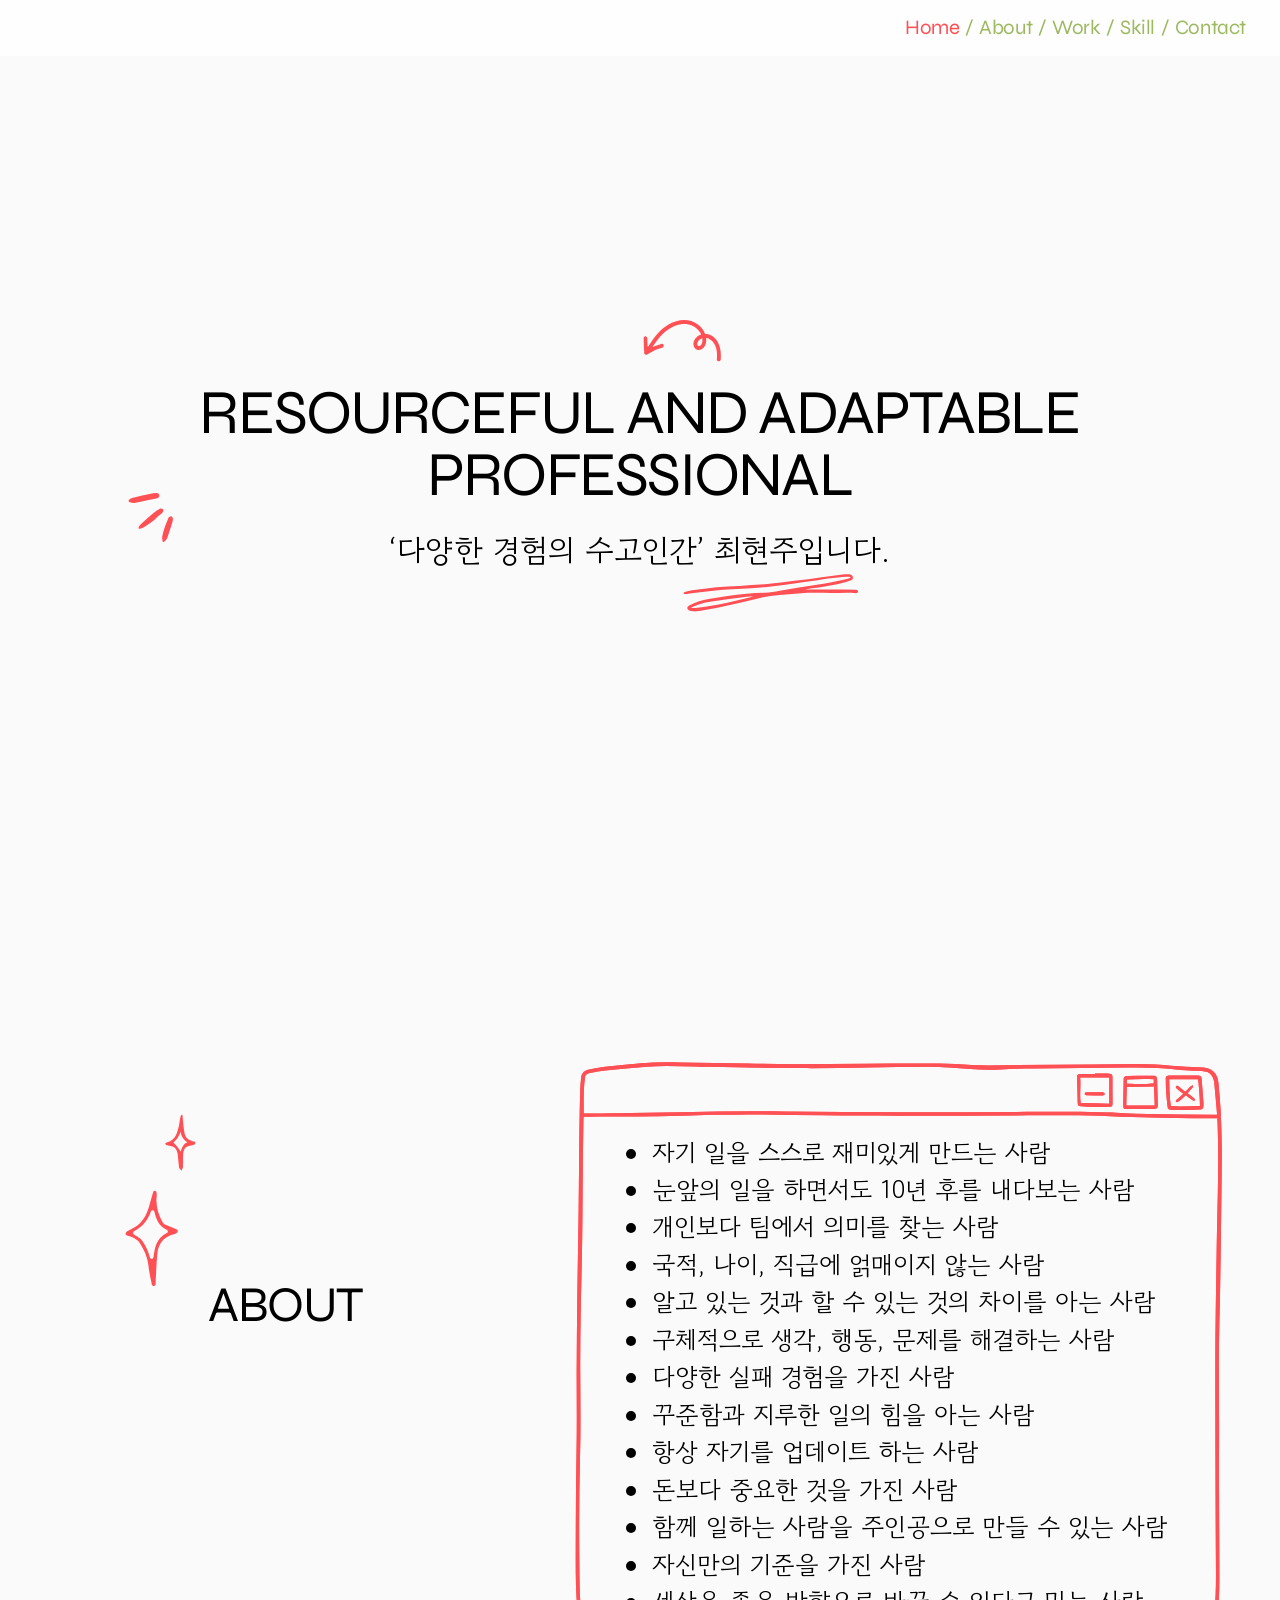
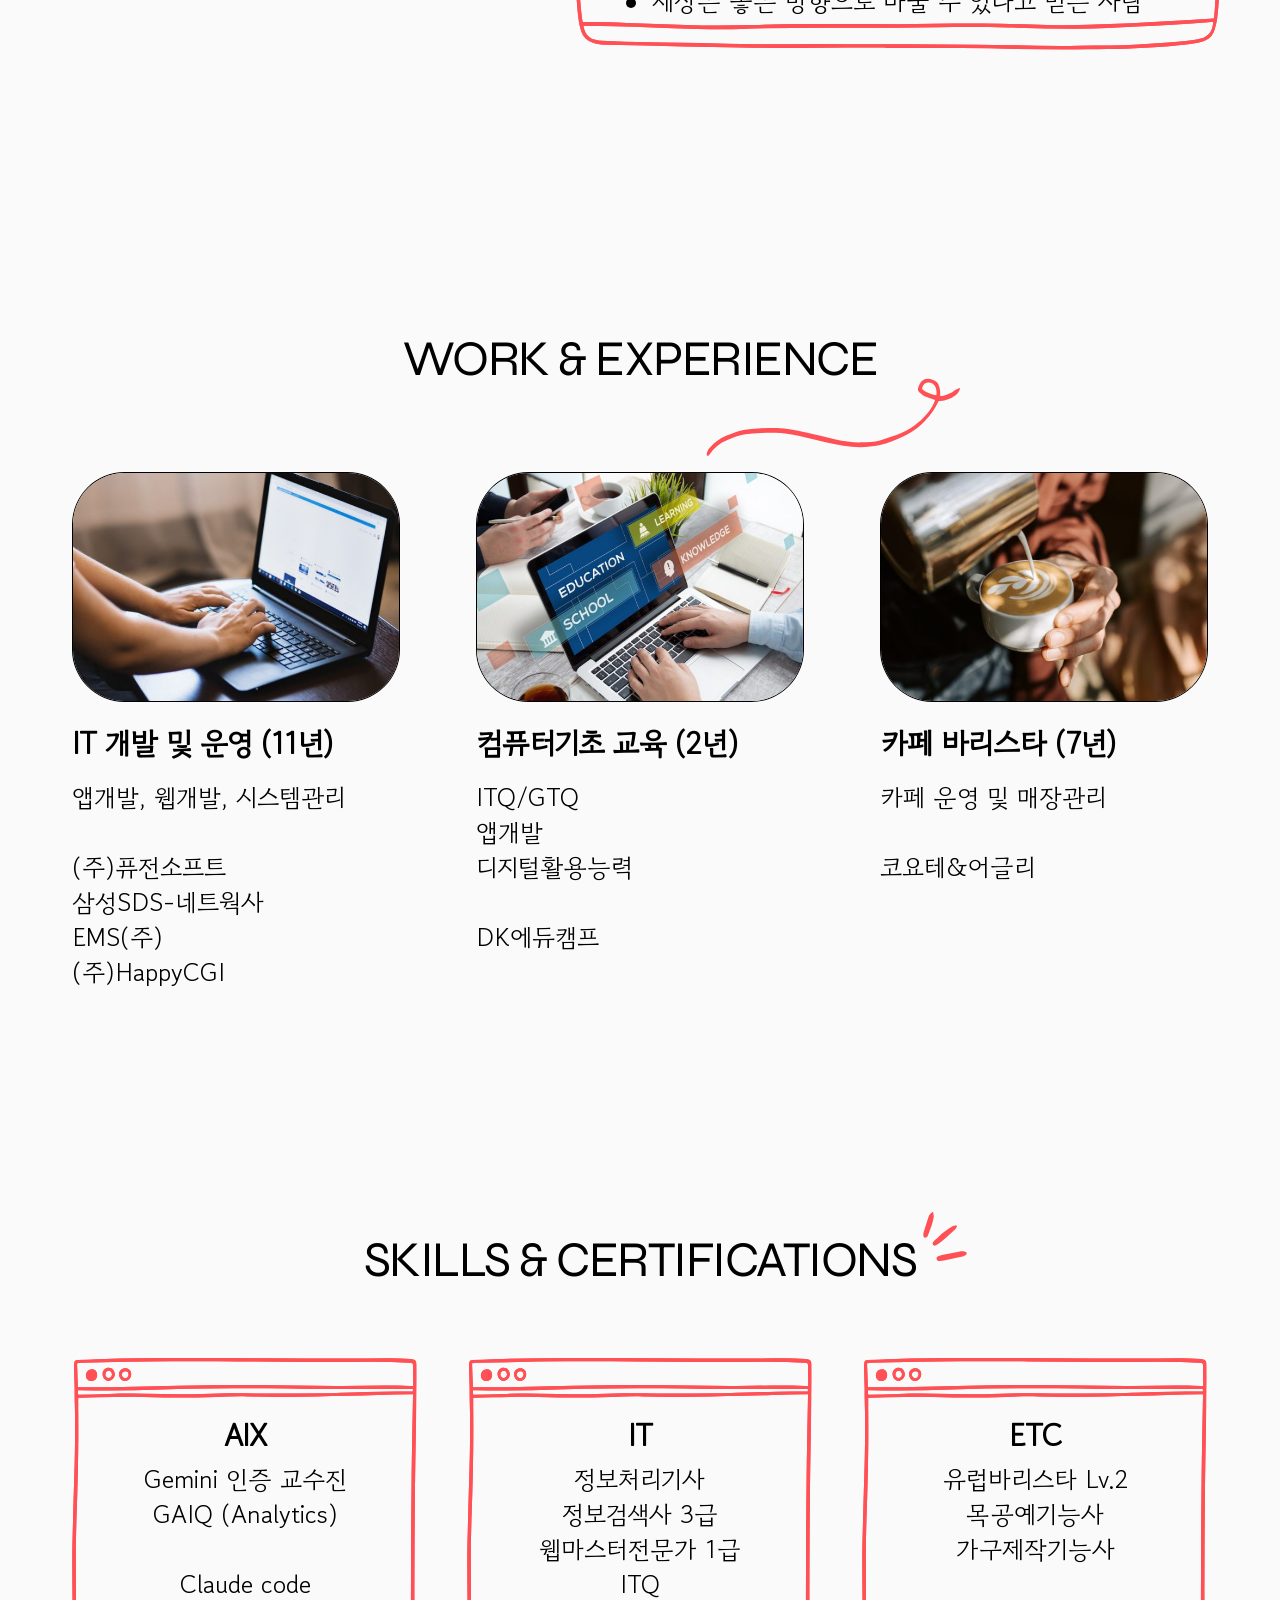
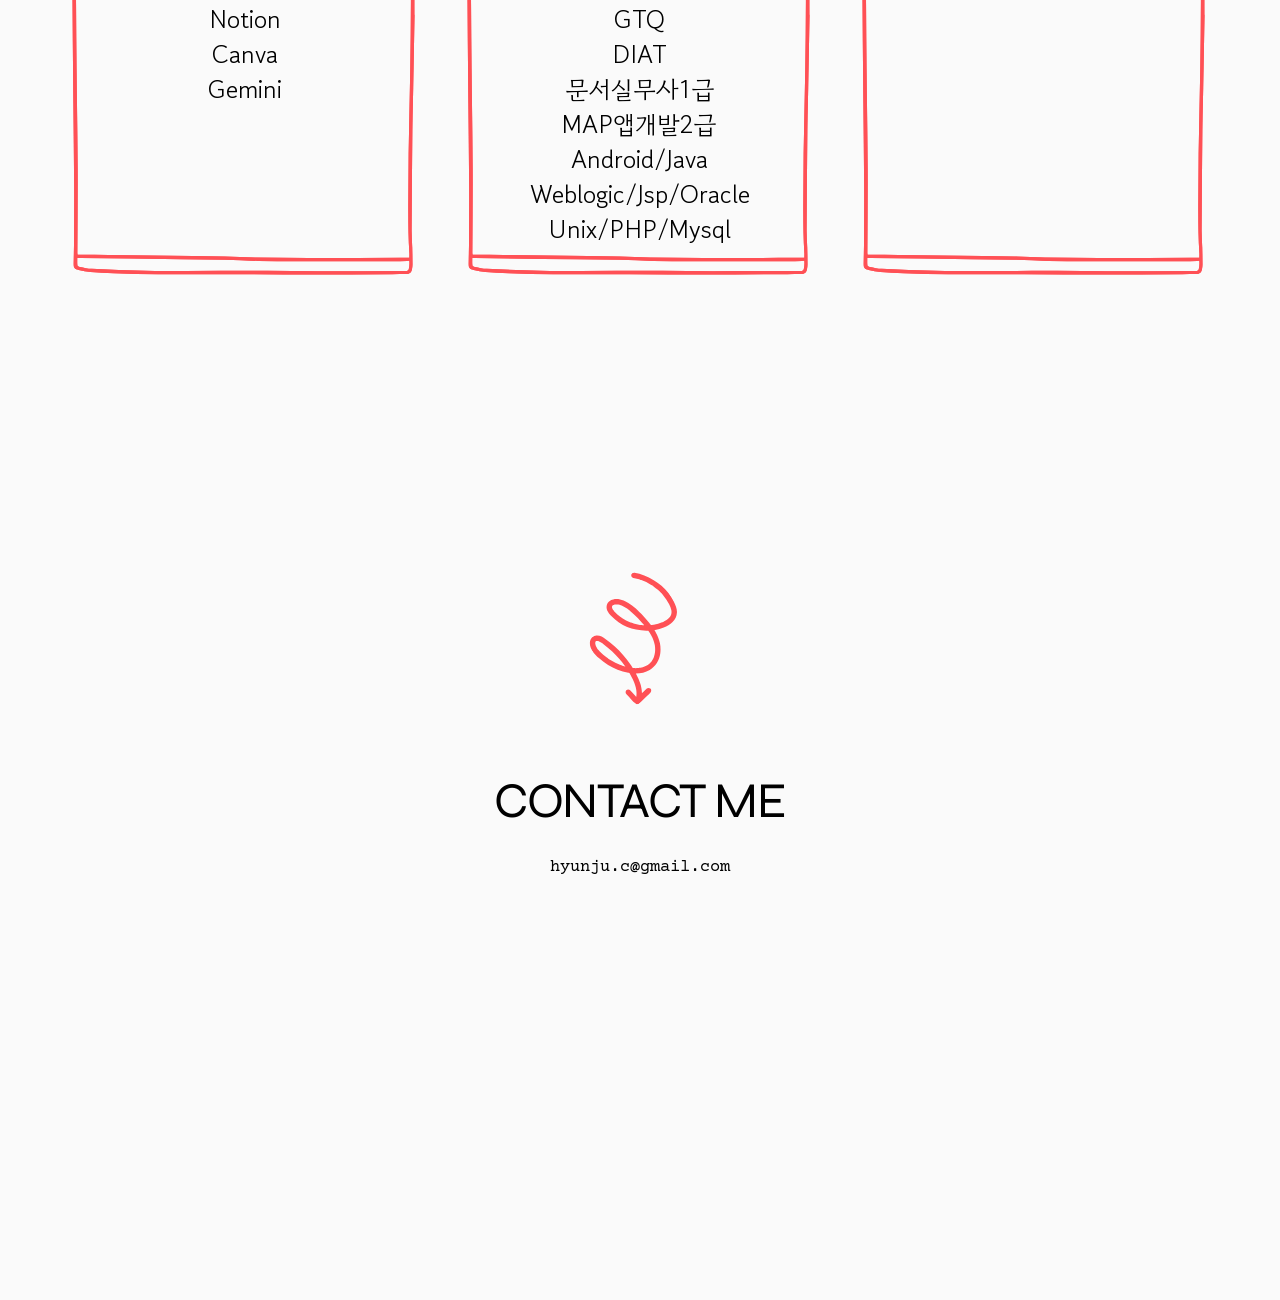
==== commit 0b83a447: "Apply 11-year experience and tidy devlog Co-Authored-By: Claude Opus 5.5 <noreply@anthropic.com>" ====
--- a/index.html
+++ b/index.html
@@ -84,7 +84,7 @@
 
         <article class="work-card card-1 abs reveal">
           <img src="images/work-it.jpg" alt="노트북으로 작업하는 손" loading="lazy">
-          <h3>IT 개발 및 운영 (10년)</h3>
+          <h3>IT 개발 및 운영 (11년)</h3>
           <p>앱개발, 웹개발, 시스템관리</p>
           <p>(주)퓨전소프트<br>삼성SDS-네트웍사<br>EMS(주)<br>(주)HappyCGI</p>
         </article>
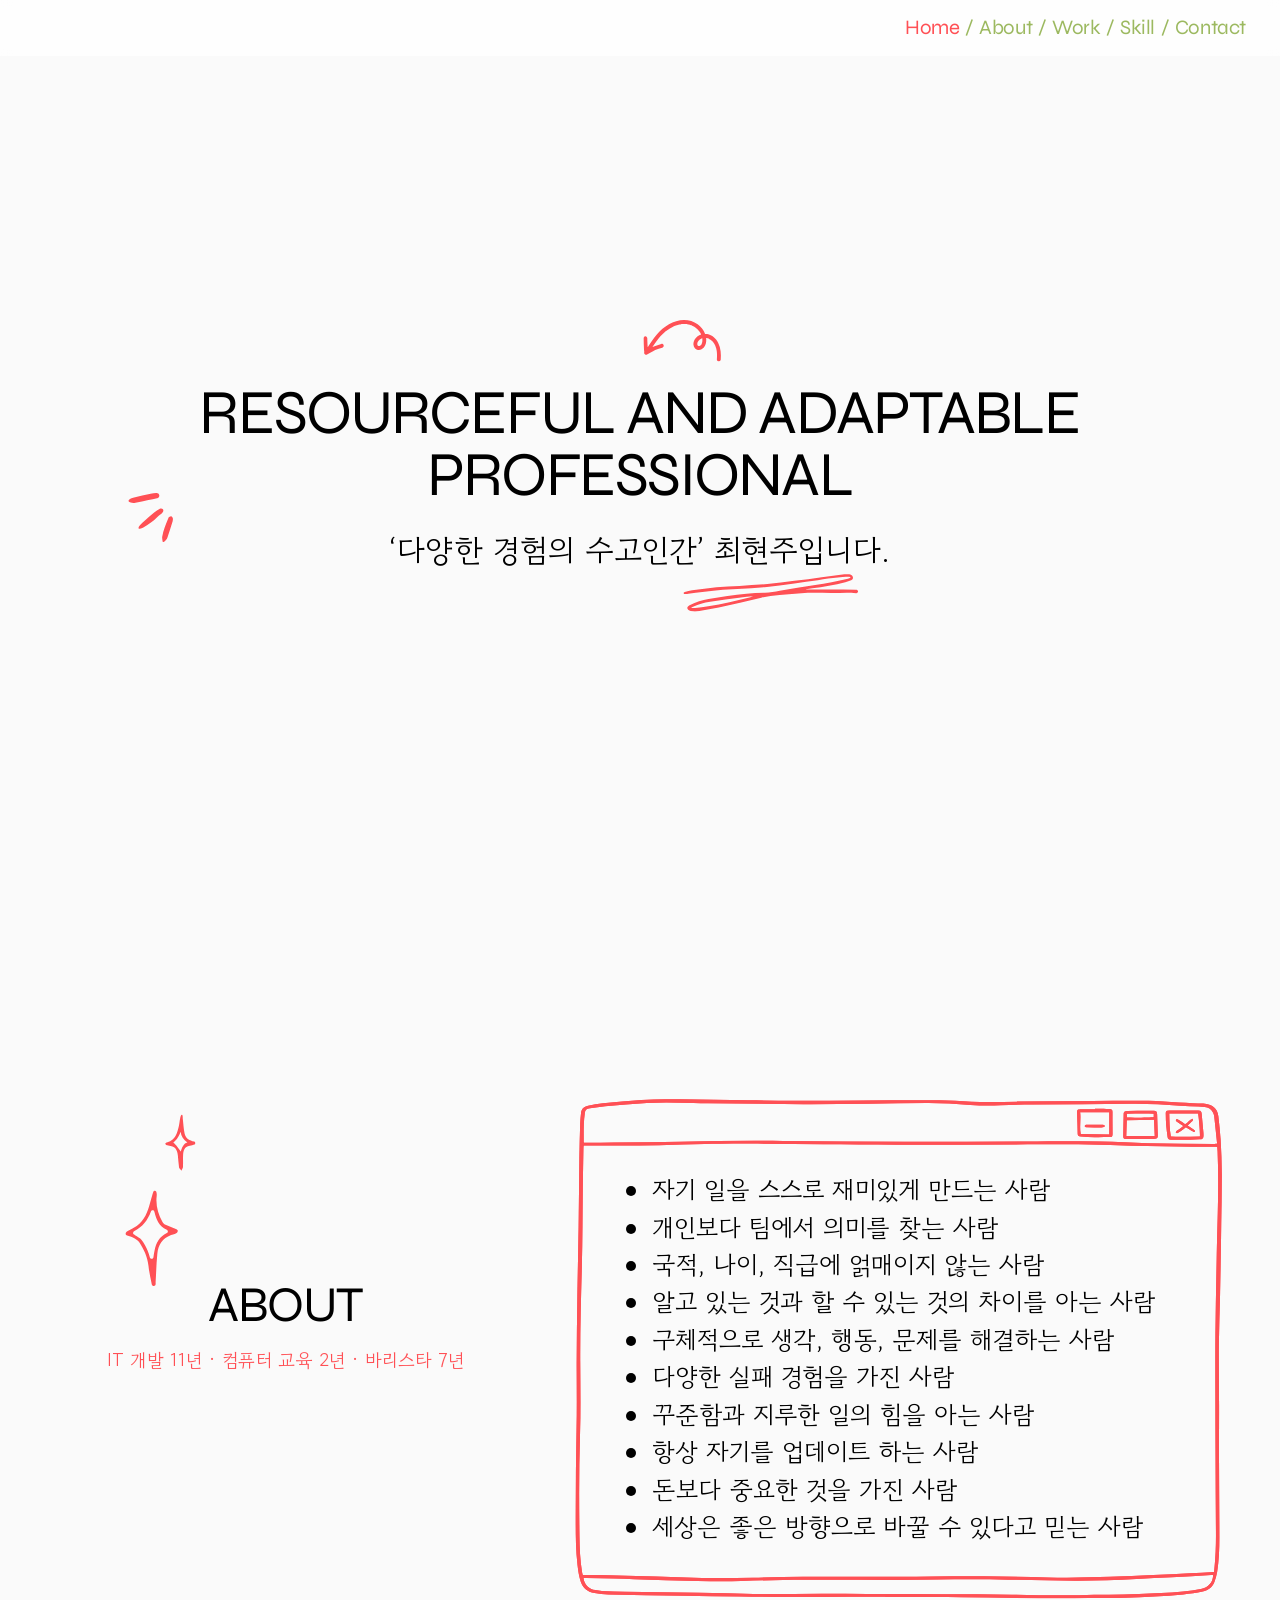
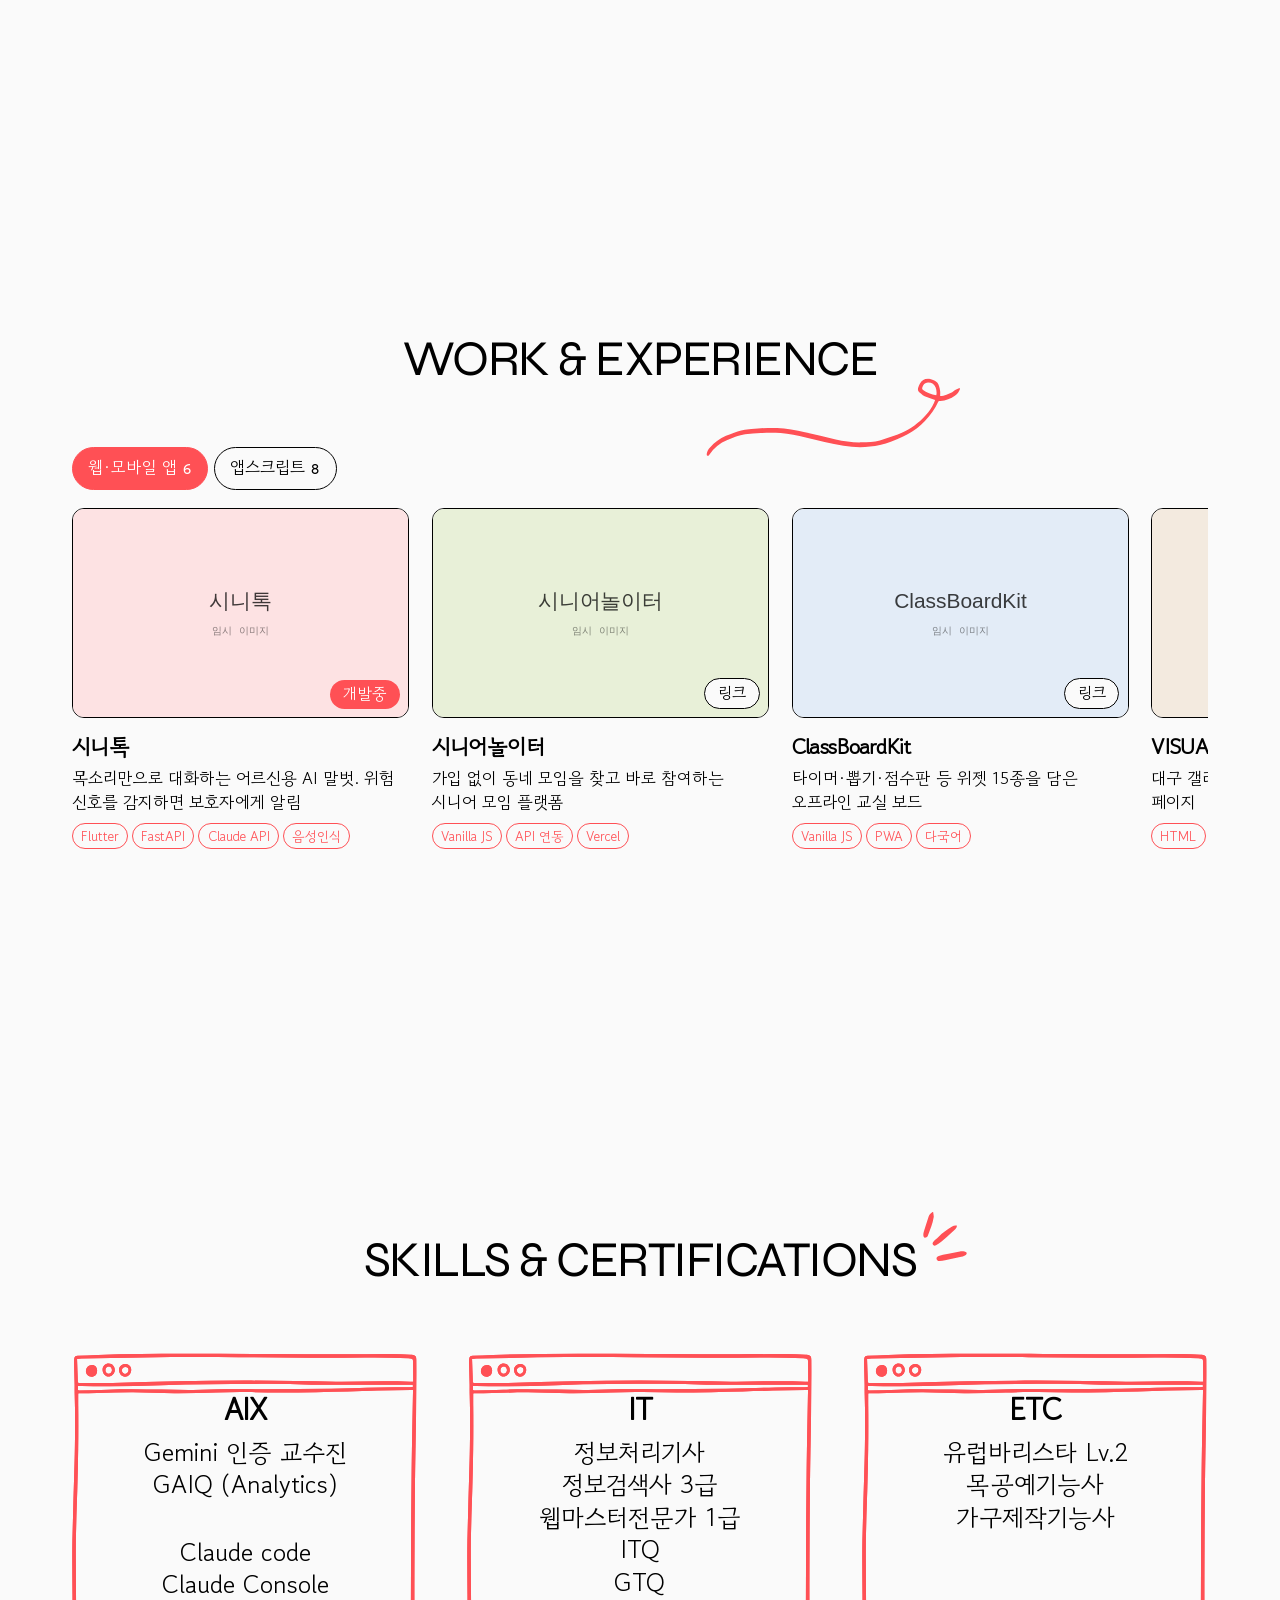
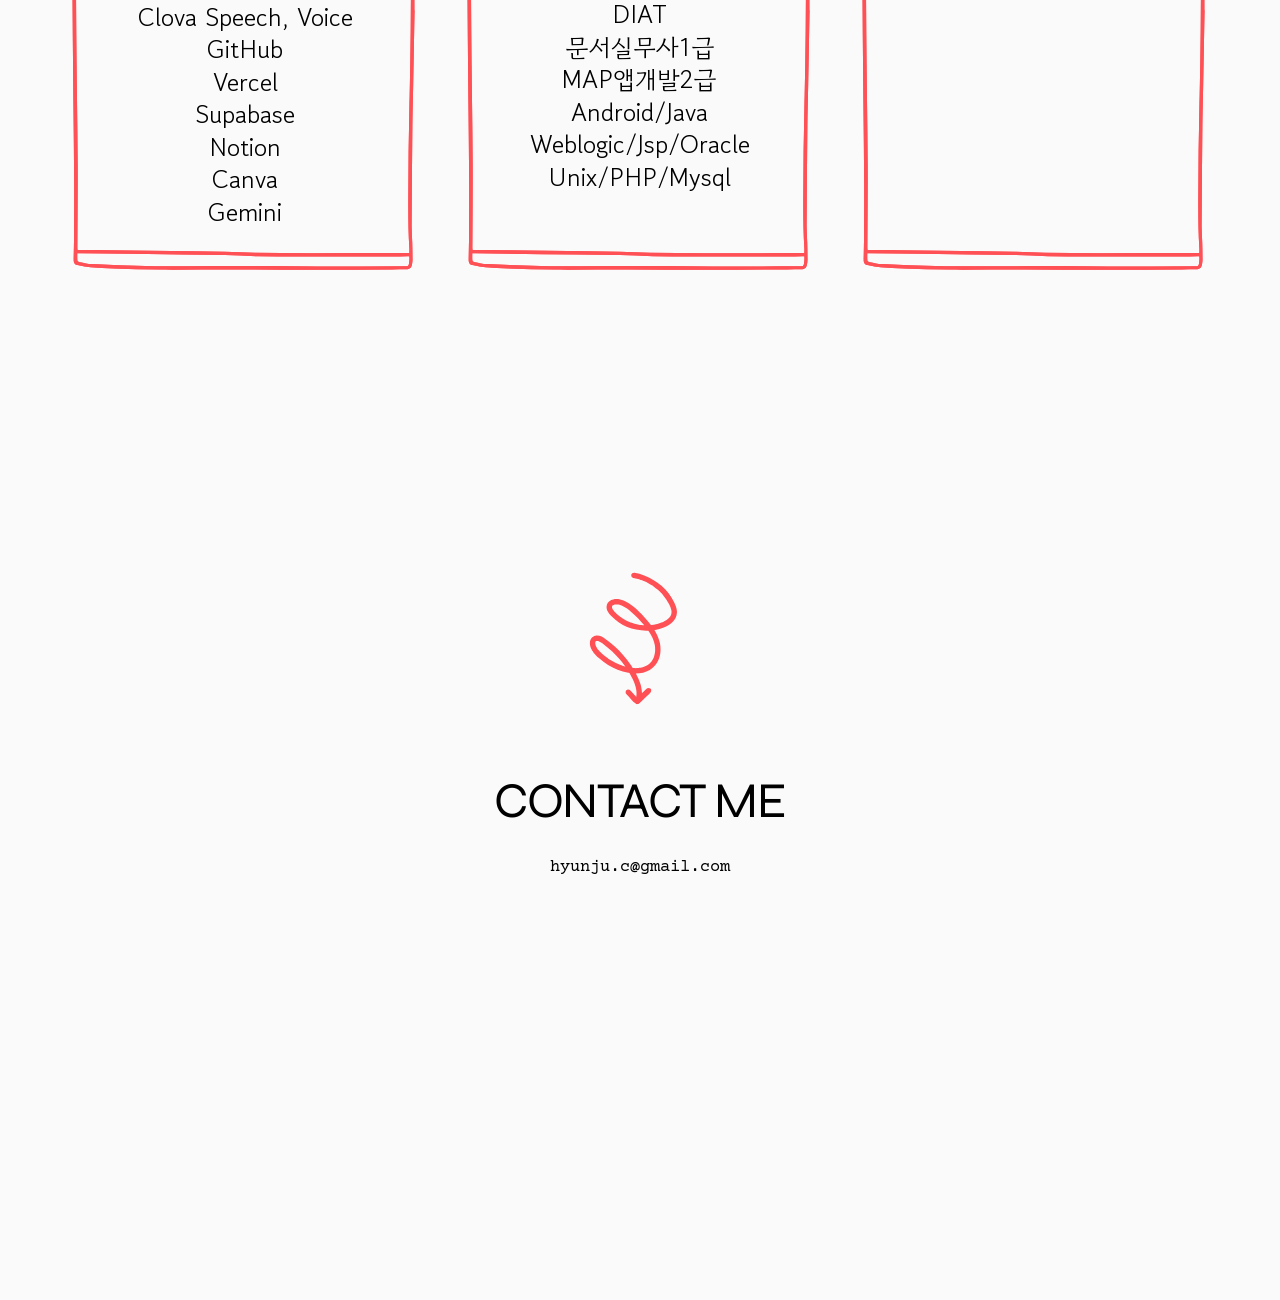
==== commit 4530b4a0: "Redesign Work section as scrollable project cards - Replace 3 career cards with 14 project cards in " ====
--- a/index.html
+++ b/index.html
@@ -56,11 +56,11 @@
       <div class="slide">
         <img class="deco deco-sparkles abs reveal" src="images/deco/sparkles.svg" alt="">
         <h2 class="title about-title abs reveal">About</h2>
+        <p class="about-career abs reveal">IT 개발 11년 · 컴퓨터 교육 2년 · 바리스타 7년</p>
 
         <img class="deco deco-window abs reveal" src="images/deco/window-frame.svg" alt="">
         <ul class="about-list abs reveal">
           <li>자기 일을 스스로 재미있게 만드는 사람</li>
-          <li>눈앞의 일을 하면서도 10년 후를 내다보는 사람</li>
           <li>개인보다 팀에서 의미를 찾는 사람</li>
           <li>국적, 나이, 직급에 얽매이지 않는 사람</li>
           <li>알고 있는 것과 할 수 있는 것의 차이를 아는 사람</li>
@@ -69,39 +69,153 @@
           <li>꾸준함과 지루한 일의 힘을 아는 사람</li>
           <li>항상 자기를 업데이트 하는 사람</li>
           <li>돈보다 중요한 것을 가진 사람</li>
-          <li>함께 일하는 사람을 주인공으로 만들 수 있는 사람</li>
-          <li>자신만의 기준을 가진 사람</li>
           <li>세상은 좋은 방향으로 바꿀 수 있다고 믿는 사람</li>
         </ul>
       </div>
     </section>
 
-    <!-- ===== Work (Canva 3페이지) ===== -->
+    <!-- ===== Work (작품 카드 · 탭 2개 + 좌우 스크롤) ===== -->
     <section class="screen" id="work">
       <div class="slide">
         <h2 class="title work-title abs reveal">Work &amp; Experience</h2>
         <img class="deco deco-underline abs reveal" src="images/deco/wave-line.svg" alt="">
 
-        <article class="work-card card-1 abs reveal">
-          <img src="images/work-it.jpg" alt="노트북으로 작업하는 손" loading="lazy">
-          <h3>IT 개발 및 운영 (11년)</h3>
-          <p>앱개발, 웹개발, 시스템관리</p>
-          <p>(주)퓨전소프트<br>삼성SDS-네트웍사<br>EMS(주)<br>(주)HappyCGI</p>
-        </article>
-
-        <article class="work-card card-2 abs reveal">
-          <img src="images/work-edu.jpg" alt="교육 화면이 띄워진 노트북" loading="lazy">
-          <h3>컴퓨터기초 교육 (2년)</h3>
-          <p>ITQ/GTQ<br>앱개발<br>디지털활용능력</p>
-          <p>DK에듀캠프</p>
-        </article>
-
-        <article class="work-card card-3 abs reveal">
-          <img src="images/work-cafe.jpg" alt="라떼 아트를 만드는 바리스타" loading="lazy">
-          <h3>카페 바리스타 (7년)</h3>
-          <p>카페 운영 및 매장관리</p>
-          <p>코요테&amp;어글리</p>
-        </article>
+        <div class="work-bar abs reveal">
+          <div class="work-tabs" role="tablist" aria-label="작품 종류">
+            <button type="button" role="tab" id="tab-web" aria-controls="panel-web" aria-selected="true">웹·모바일 앱 <span>6</span></button>
+            <button type="button" role="tab" id="tab-gas" aria-controls="panel-gas" aria-selected="false" tabindex="-1">앱스크립트 <span>8</span></button>
+          </div>
+        </div>
+
+        <div class="work-panels abs reveal">
+          <!-- ◀▶: 카드 줄 좌우 끝, 마우스를 올렸을 때만 보임 -->
+          <div class="work-arrows">
+            <button type="button" class="work-prev" aria-label="이전 작품">◀</button>
+            <button type="button" class="work-next" aria-label="다음 작품">▶</button>
+          </div>
+          <div class="work-track" id="panel-web" role="tabpanel" aria-labelledby="tab-web" tabindex="0">
+            <article class="work-card">
+              <div class="work-thumb">
+                <img src="images/work/sinitalk.svg" alt="시니톡 화면 (임시 이미지)" width="640" height="400" loading="lazy">
+                <span class="work-badge">개발중</span>
+              </div>
+              <h3>시니톡</h3>
+              <p>목소리만으로 대화하는 어르신용 AI 말벗. 위험 신호를 감지하면 보호자에게 알림</p>
+              <ul class="work-tags" aria-label="사용 기술"><li>Flutter</li><li>FastAPI</li><li>Claude API</li><li>음성인식</li></ul>
+            </article>
+            <article class="work-card">
+              <div class="work-thumb">
+                <img src="images/work/senior-play.svg" alt="시니어놀이터 화면 (임시 이미지)" width="640" height="400" loading="lazy">
+                <a class="work-link" href="https://senior-play-liard.vercel.app/" target="_blank" rel="noopener"><span class="sr-only">시니어놀이터 </span>링크<span class="sr-only"> (새 창)</span></a>
+              </div>
+              <h3>시니어놀이터</h3>
+              <p>가입 없이 동네 모임을 찾고 바로 참여하는 시니어 모임 플랫폼</p>
+              <ul class="work-tags" aria-label="사용 기술"><li>Vanilla JS</li><li>API 연동</li><li>Vercel</li></ul>
+            </article>
+            <article class="work-card">
+              <div class="work-thumb">
+                <img src="images/work/classboardkit.svg" alt="ClassBoardKit 화면 (임시 이미지)" width="640" height="400" loading="lazy">
+                <a class="work-link" href="https://classboardkit.vercel.app/" target="_blank" rel="noopener"><span class="sr-only">ClassBoardKit </span>링크<span class="sr-only"> (새 창)</span></a>
+              </div>
+              <h3>ClassBoardKit</h3>
+              <p>타이머·뽑기·점수판 등 위젯 15종을 담은 오프라인 교실 보드</p>
+              <ul class="work-tags" aria-label="사용 기술"><li>Vanilla JS</li><li>PWA</li><li>다국어</li></ul>
+            </article>
+            <article class="work-card">
+              <div class="work-thumb">
+                <img src="images/work/visual.svg" alt="VISUAL 화면 (임시 이미지)" width="640" height="400" loading="lazy">
+                <a class="work-link" href="https://cute-daffodil-76cbcb.netlify.app/" target="_blank" rel="noopener"><span class="sr-only">VISUAL </span>링크<span class="sr-only"> (새 창)</span></a>
+              </div>
+              <h3>VISUAL</h3>
+              <p>대구 갤러리카페 브랜드 소개·대관 예약 랜딩 페이지</p>
+              <ul class="work-tags" aria-label="사용 기술"><li>HTML</li><li>Tailwind</li><li>Netlify</li></ul>
+            </article>
+            <article class="work-card">
+              <div class="work-thumb">
+                <img src="images/work/mytask.svg" alt="MyTask 화면 (임시 이미지)" width="640" height="400" loading="lazy">
+                <a class="work-link" href="https://task-manager-theta.vercel.app/" target="_blank" rel="noopener"><span class="sr-only">MyTask </span>링크<span class="sr-only"> (새 창)</span></a>
+              </div>
+              <h3>MyTask</h3>
+              <p>카테고리별 할 일과 달성률을 관리하는 투두 앱</p>
+              <ul class="work-tags" aria-label="사용 기술"><li>Vanilla JS</li><li>PWA</li><li>localStorage</li></ul>
+            </article>
+            <article class="work-card">
+              <div class="work-thumb">
+                <img src="images/work/digit.svg" alt="Digit Recognizer 화면 (임시 이미지)" width="640" height="400" loading="lazy">
+                <a class="work-link" href="https://digit-recognizer-yanni9.vercel.app/" target="_blank" rel="noopener"><span class="sr-only">Digit Recognizer </span>링크<span class="sr-only"> (새 창)</span></a>
+              </div>
+              <h3>Digit Recognizer</h3>
+              <p>손글씨 숫자를 브라우저에서 바로 판별하는 신경망 웹앱</p>
+              <ul class="work-tags" aria-label="사용 기술"><li>순수 JS 신경망</li><li>Canvas</li><li>정확도 97.7%</li></ul>
+            </article>
+          </div>
+          <div class="work-track" id="panel-gas" role="tabpanel" aria-labelledby="tab-gas" tabindex="0" hidden>
+            <article class="work-card">
+              <div class="work-thumb">
+                <img src="images/work/weather.svg" alt="날씨 자동 수집기 화면 (임시 이미지)" width="640" height="400" loading="lazy">
+              </div>
+              <h3>날씨 자동 수집기</h3>
+              <p>도시별 날씨를 정해진 시간마다 시트에 자동 기록</p>
+              <ul class="work-tags" aria-label="사용 기술"><li>GAS</li><li>OpenWeather API</li><li>Sheets</li></ul>
+            </article>
+            <article class="work-card">
+              <div class="work-thumb">
+                <img src="images/work/calorie.svg" alt="하루 칼로리 계산 화면 (임시 이미지)" width="640" height="400" loading="lazy">
+              </div>
+              <h3>하루 칼로리 계산</h3>
+              <p>끼니별 칼로리와 목표 체중을 관리하는 식단 트래커</p>
+              <ul class="work-tags" aria-label="사용 기술"><li>GAS</li><li>Vanilla JS</li><li>localStorage</li></ul>
+            </article>
+            <article class="work-card">
+              <div class="work-thumb">
+                <img src="images/work/pomodoro.svg" alt="포모도로 타이머 화면 (임시 이미지)" width="640" height="400" loading="lazy">
+              </div>
+              <h3>포모도로 타이머</h3>
+              <p>집중 타이머 + To-Do + 월별 작업 통계</p>
+              <ul class="work-tags" aria-label="사용 기술"><li>GAS</li><li>Web Audio</li><li>차트</li></ul>
+            </article>
+            <article class="work-card">
+              <div class="work-thumb">
+                <img src="images/work/ledger.svg" alt="스마트가계부 화면 (임시 이미지)" width="640" height="400" loading="lazy">
+              </div>
+              <h3>스마트가계부</h3>
+              <p>AI가 영수증을 읽어 자동 입력하는 가계부</p>
+              <ul class="work-tags" aria-label="사용 기술"><li>GAS</li><li>Gemini API</li><li>Chart.js</li></ul>
+            </article>
+            <article class="work-card">
+              <div class="work-thumb">
+                <img src="images/work/stock.svg" alt="관심종목 트래커 화면 (임시 이미지)" width="640" height="400" loading="lazy">
+              </div>
+              <h3>관심종목 트래커</h3>
+              <p>관심 종목 시세와 내 수익률을 한눈에</p>
+              <ul class="work-tags" aria-label="사용 기술"><li>GAS</li><li>Yahoo Finance</li><li>Chart.js</li></ul>
+            </article>
+            <article class="work-card">
+              <div class="work-thumb">
+                <img src="images/work/diary.svg" alt="비밀 일기장 화면 (임시 이미지)" width="640" height="400" loading="lazy">
+              </div>
+              <h3>비밀 일기장</h3>
+              <p>비밀번호로 잠그는 일기장과 습관 통계</p>
+              <ul class="work-tags" aria-label="사용 기술"><li>GAS</li><li>Sheets</li><li>SVG 차트</li></ul>
+            </article>
+            <article class="work-card">
+              <div class="work-thumb">
+                <img src="images/work/omok.svg" alt="오목 미니게임 화면 (임시 이미지)" width="640" height="400" loading="lazy">
+              </div>
+              <h3>오목 미니게임</h3>
+              <p>컴퓨터 AI와 대결하는 15×15 오목</p>
+              <ul class="work-tags" aria-label="사용 기술"><li>GAS</li><li>Canvas</li><li>게임 AI</li></ul>
+            </article>
+            <article class="work-card">
+              <div class="work-thumb">
+                <img src="images/work/news.svg" alt="News 크롤러 화면 (임시 이미지)" width="640" height="400" loading="lazy">
+              </div>
+              <h3>News 크롤러</h3>
+              <p>키워드 뉴스를 중복 없이 시트에 모으기</p>
+              <ul class="work-tags" aria-label="사용 기술"><li>GAS</li><li>RSS 파싱</li><li>Sheets</li></ul>
+            </article>
+          </div>
+        </div>
       </div>
     </section>
 
@@ -117,6 +231,11 @@
             <li>Gemini 인증 교수진</li>
             <li>GAIQ (Analytics)</li>
             <li class="gap">Claude code</li>
+            <li>Claude Console</li>
+            <li>Clova Speech, Voice</li>
+            <li>GitHub</li>
+            <li>Vercel</li>
+            <li>Supabase</li>
             <li>Notion</li>
             <li>Canva</li>
             <li>Gemini</li>
--- a/css/base.css
+++ b/css/base.css
@@ -25,6 +25,16 @@
 img { display: block; max-width: 100%; height: auto; }
 
 :focus-visible { outline: 2px solid var(--accent); outline-offset: 3px; }
+
+/* 화면에는 안 보이고 화면낭독기만 읽는 글자 */
+.sr-only {
+  position: absolute;
+  width: 1px;
+  height: 1px;
+  overflow: hidden;
+  clip-path: inset(50%);
+  white-space: nowrap;
+}
 
 /* ---------- 섹션 틀 (휴대폰 기준) ---------- */
 .slide {
--- a/css/page-about.css
+++ b/css/page-about.css
@@ -5,6 +5,7 @@
 /* 휴대폰 */
 :where(#about) .deco-sparkles { width: 44px; margin: 0 128px -40px 0; } /* 제목 글자 왼쪽 위 모서리에 붙게 */
 :where(#about) .deco-window { display: none; }
+:where(#about) .about-career { margin-top: -12px; color: var(--accent); text-align: center; }
 
 /* 휴대폰에서는 창 모양을 선으로 그려요 */
 :where(#about) .about-list {
@@ -33,10 +34,13 @@
   /* 반짝이를 제목 글자 왼쪽 위에 붙임 (원래 60.9/134.4) */
   :where(#about) .deco-sparkles { --x: 128;   --y: 128;   --w: 84;  margin: 0; }
   :where(#about) .about-title   { --x: 76.8;  --y: 307.5; --w: 455; --fs: 53.33; }
-  :where(#about) .deco-window   { --x: 613.4; --y: 76.8;  --w: 691.3; display: block; }
+  /* 경력 한 줄 (Work 구역에서 옮겨 옴) */
+  :where(#about) .about-career  { --x: 76.8;  --y: 380;   --w: 455; --fs: 20; margin: 0; } /* 제목과 같은 폭, 가운데 정렬 */
+  /* 항목 10개에 맞게 창 높이를 85%로 줄이고(scale), 슬라이드 세로 가운데로 내림 */
+  :where(#about) .deco-window   { --x: 613.4; --y: 116.8; --w: 691.3; display: block; scale: 1 0.85; transform-origin: top; }
 
   :where(#about) .about-list {
-    --x: 663.4; --y: 153.2; --w: 591.2; --fs: 26.67;
+    --x: 663.4; --y: 193.2; --w: 591.2; --fs: 26.67;
     border: 0;
     border-radius: 0;
     padding: 0 0 0 1.2em;
--- a/css/page-work.css
+++ b/css/page-work.css
@@ -1,41 +1,165 @@
 /* =========================================
-   #work 섹션 전용 (Canva 3페이지 · Work & Experience)
+   #work 섹션 전용 (Work & Experience · 작품 카드)
+   - 탭 2개(웹·모바일 앱 / 앱스크립트) + 좌우로 넘기는 카드 한 줄
+   - 탭·◀▶ 버튼 동작은 js/main.js
    ========================================= */
 
-/* 휴대폰 */
+/* ---------- 휴대폰 ---------- */
 :where(#work) .deco-underline { width: 180px; margin: -16px 0 0 160px; } /* 원래 크기, 제목 오른쪽 아래 (글자와 안 겹치게) */
 
-:where(#work) .work-card { width: 100%; }
+/* 탭 줄 */
+:where(#work) .work-bar {
+  width: 100%;
+  display: flex;
+  align-items: center;
+  justify-content: space-between;
+  gap: 8px;
+}
+:where(#work) .work-tabs { display: flex; gap: 6px; }
+:where(#work) .work-tabs button,
+:where(#work) .work-arrows button {
+  font: inherit;
+  color: var(--ink);
+  background: transparent;
+  border: 1px solid var(--ink);
+  cursor: pointer;
+}
+:where(#work) .work-tabs button {
+  padding: .35em .9em;
+  border-radius: 999px;
+  font-size: .9em;
+  white-space: nowrap;
+}
+:where(#work) .work-tabs button span { font-family: var(--font-mono); }
+:where(#work) .work-tabs button[aria-selected="true"] {
+  background: var(--accent);
+  border-color: var(--accent);
+  color: #fff;
+}
+
+:where(#work) .work-panels { width: 100%; position: relative; }
+
+/* ◀▶ 버튼: 카드 줄 왼쪽·오른쪽 끝에 걸쳐 놓고, 마우스를 올렸을 때만 보여요.
+   (키보드로 들어왔을 때도 보임. 맨 앞/맨 끝이면 그쪽 버튼은 숨김)
+   주의: :focus-within을 쓰면 버튼을 클릭한 뒤 마우스를 치워도 계속 보여서 :has(:focus-visible)를 써요. */
+:where(#work) .work-arrows button {
+  position: absolute;
+  z-index: 2;
+  top: 25%;                    /* 휴대폰 폭에서 대략 사진 가운데 */
+  translate: 0 -50%;
+  width: 2.6em;
+  height: 2.6em;
+  border-radius: 50%;
+  background: var(--bg);
+  font-size: .8em;
+  line-height: 1;
+  opacity: 0;
+  pointer-events: none;
+  transition: opacity .25s;
+}
+:where(#work) .work-prev { left: 0;  translate: -50% -50%; }
+:where(#work) .work-next { right: 0; translate: 50% -50%; }
+:where(#work) .work-panels:hover .work-arrows button,
+:where(#work) .work-panels:has(:focus-visible) .work-arrows button { opacity: 1; pointer-events: auto; } /* 키보드(Tab)로 들어왔을 때만. 마우스 클릭 후 남은 포커스로는 안 보임 */
+:where(#work) .work-panels .work-arrows button:disabled { opacity: 0; visibility: hidden; pointer-events: none; } /* 맨 앞/끝: 마우스를 올려도 안 보임 */
+:where(#work) .work-arrows button:hover { background: var(--accent); border-color: var(--accent); color: #fff; }
+
+/* 터치 화면은 손가락으로 넘기니까 버튼을 아예 숨겨요 */
+@media (hover: none) {
+  :where(#work) .work-arrows { display: none; }
+}
+
+/* 카드 한 줄 (옆으로 스크롤) */
+:where(#work) .work-track {
+  --gap: 16px;
+  display: flex;
+  gap: var(--gap);
+  overflow-x: auto;
+  overscroll-behavior-x: contain;
+  scroll-snap-type: x mandatory;
+  scroll-behavior: smooth;
+  padding: 4px 2px 14px;
+  list-style: none;
+  scrollbar-width: thin;
+  scrollbar-color: var(--accent) transparent;
+}
+:where(#work) .work-track[hidden] { display: none; }
+
+:where(#work) .work-card {
+  flex: 0 0 80%;               /* 휴대폰: 한 장 + 옆 카드가 살짝 보이게 */
+  scroll-snap-align: start;
+  display: flex;
+  flex-direction: column;
+}
 :where(#work) .work-card img {
   width: 100%;
-  aspect-ratio: 350 / 245;
+  aspect-ratio: 16 / 10;
   object-fit: cover;
   border: 1px solid var(--ink);
-  border-radius: 16% / 22.9%;   /* Canva 사진 틀의 둥근 모서리 */
+  border-radius: 12px;
 }
 :where(#work) .work-card h3 {
-  margin-top: 16px;
-  font-size: 1.2em;
+  margin-top: .7em;
+  font-size: 1.15em;
   font-weight: 700;
   letter-spacing: -.03em;
-  line-height: 1.1;
+  line-height: 1.2;
 }
 :where(#work) .work-card p {
-  margin-top: 1.4em;
+  margin-top: .4em;
+  line-height: 1.4;
+  font-size: .9em;
+}
+:where(#work) .work-tags {
+  margin-top: .7em;
+  display: flex;
+  flex-wrap: wrap;
+  gap: .3em;
+  list-style: none;
+  font-size: .72em;
+}
+:where(#work) .work-tags li {
+  padding: .15em .6em;
+  border: 1px solid var(--accent);
+  border-radius: 999px;
+  color: var(--accent);
+}
+:where(#work) .work-thumb { position: relative; }
+
+/* 개발중 / 링크: 사진 오른쪽 아래에 겹쳐 놓기 */
+:where(#work) .work-link,
+:where(#work) .work-badge {
+  position: absolute;
+  right: .6em;
+  bottom: .6em;
+  padding: .2em .8em;
+  border-radius: 999px;
+  font-size: .85em;
   line-height: 1.4;
 }
-:where(#work) .work-card h3 + p { margin-top: .8em; }
+:where(#work) .work-link {
+  background: var(--bg);
+  border: 1px solid var(--ink);
+  text-decoration: none;
+}
+:where(#work) .work-link:hover { background: var(--accent); border-color: var(--accent); color: #fff; }
+:where(#work) .work-badge { background: var(--accent); color: #fff; }
 
-/* PC/태블릿: Canva 좌표 */
+@media (prefers-reduced-motion: reduce) {
+  :where(#work) .work-track { scroll-behavior: auto; }
+}
+
+/* ---------- PC/태블릿: 슬라이드(1366×768) 좌표 ---------- */
 @media (min-width: 768px) {
   :where(#work) .work-title     { --x: 411.3; --y: 45.1;  --w: 543.4; --fs: 53.33; }
-  :where(#work) .deco-underline { --x: 753.4; --y: 94;    --w: 273.2; margin: 0; } /* 원래 크기, 'ENCE' 밑 가운데, 글자·카드와 안 겹치게 (원래 508.4/108.5/214.2) */
+  :where(#work) .deco-underline { --x: 753.4; --y: 94;    --w: 273.2; margin: 0; } /* 원래 크기, 'ENCE' 밑 가운데, 글자와 안 겹치게 */
 
-  :where(#work) .work-card { --y: 194.6; --w: 350; --fs: 26.67; }
-  :where(#work) .card-1 { --x: 76.8; }
-  :where(#work) .card-2 { --x: 508.4; }
-  :where(#work) .card-3 { --x: 939.2; }
+  :where(#work) .work-bar    { --x: 76.8; --y: 168; --w: 1212.4; --fs: 20; }
+  :where(#work) .work-panels { --x: 76.8; --y: 228; --w: 1212.4; --fs: 20; }
 
-  :where(#work) .work-card h3 { margin-top: .84em; }
-  :where(#work) .work-card h3 + p { margin-top: .8em; }
+  /* 카드 너비 360 (슬라이드 기준) → 한 화면에 3장 + 4번째가 살짝 보임 */
+  :where(#work) .work-track { --gap: calc(24 * 100cqw / 1366); padding-bottom: calc(18 * 100cqw / 1366); }
+  :where(#work) .work-card  { flex-basis: calc(360 * 100cqw / 1366); }
+  /* 버튼 높이 = 사진 가운데 (사진 높이 360×10/16 = 225의 절반 + 위 여백 4px) */
+  :where(#work) .work-arrows button { top: calc(112.5 * 100cqw / 1366 + 4px); }
 }
--- a/css/page-skill.css
+++ b/css/page-skill.css
@@ -36,16 +36,18 @@
   :where(#skill) .deco-dashes  { --x: 985;    --y: 24;   --w: 48.4; /* 고정 메뉴와 겹치지 않게 왼쪽으로 (원래 1013.9, 19.1) */ margin: 0; order: 0; }
 
   :where(#skill) .skill-box {
-    --y: 178.2; --w: 369.4; --fs: 26.67;
+    /* AIX 항목이 늘어서 박스를 위로 올리고 높이를 키움 (원래 y 178.2, 높이 553.6) */
+    --y: 150; --w: 369.4; --fs: 26.67;
     max-width: none;
-    /* PC는 Canva 비율 그대로 테두리를 통째로 깔아요 */
-    aspect-ratio: 369.4 / 553.6;
+    /* PC는 테두리를 통째로 깔아요. 높이 600 = 슬라이드 768 기준 */
+    height: calc(600 * 100% / 768);
     border: 0;
     border-image: none;
     background: url("../images/deco/box-frame.svg") no-repeat center / 100% 100%;
     /* 테두리 안쪽 여백도 Canva 숫자 그대로 (위 66.7, 양옆 45.9) */
     padding: calc(66.7 * 100cqw / 1366) calc(45.9 * 100cqw / 1366) 0;
   }
+  :where(#skill) .skill-box ul { line-height: 1.3; }
   :where(#skill) .box-1 { --x: 76.8; }
   :where(#skill) .box-2 { --x: 498.2; }
   :where(#skill) .box-3 { --x: 919.9; }
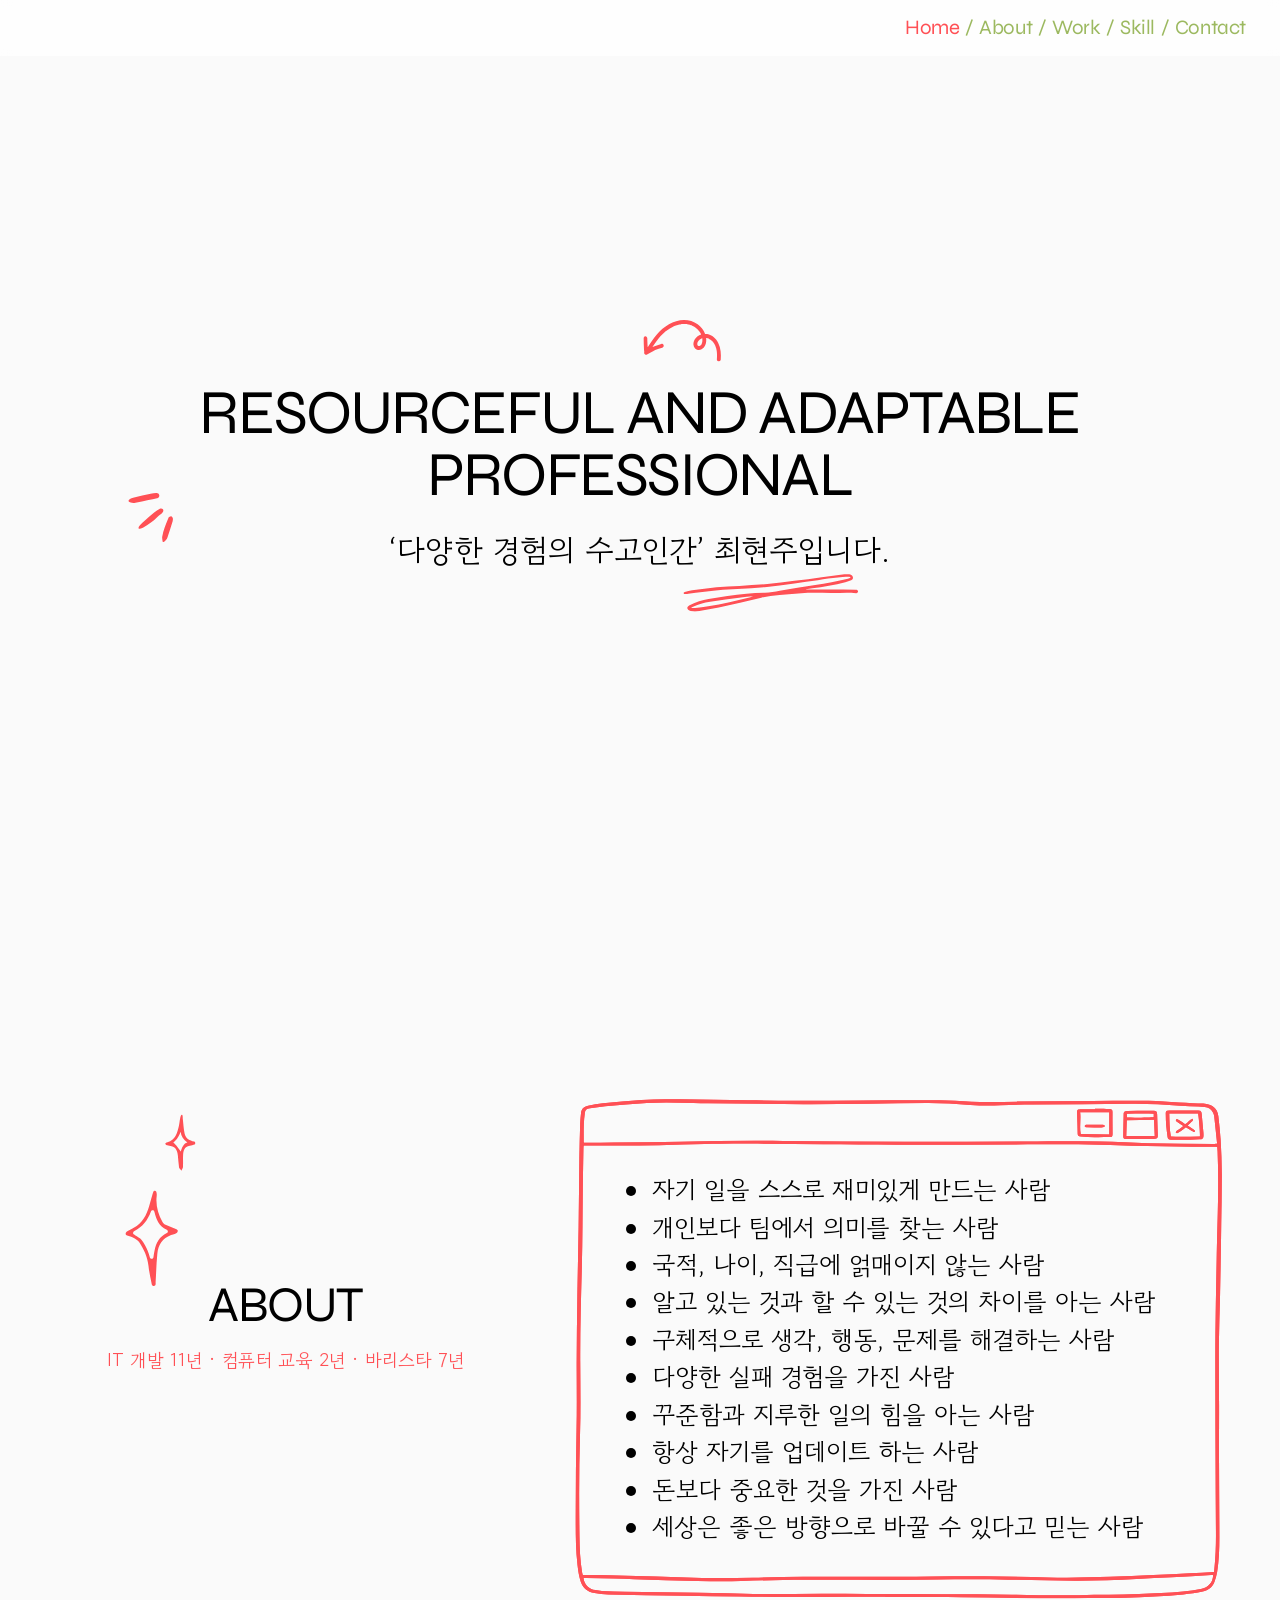
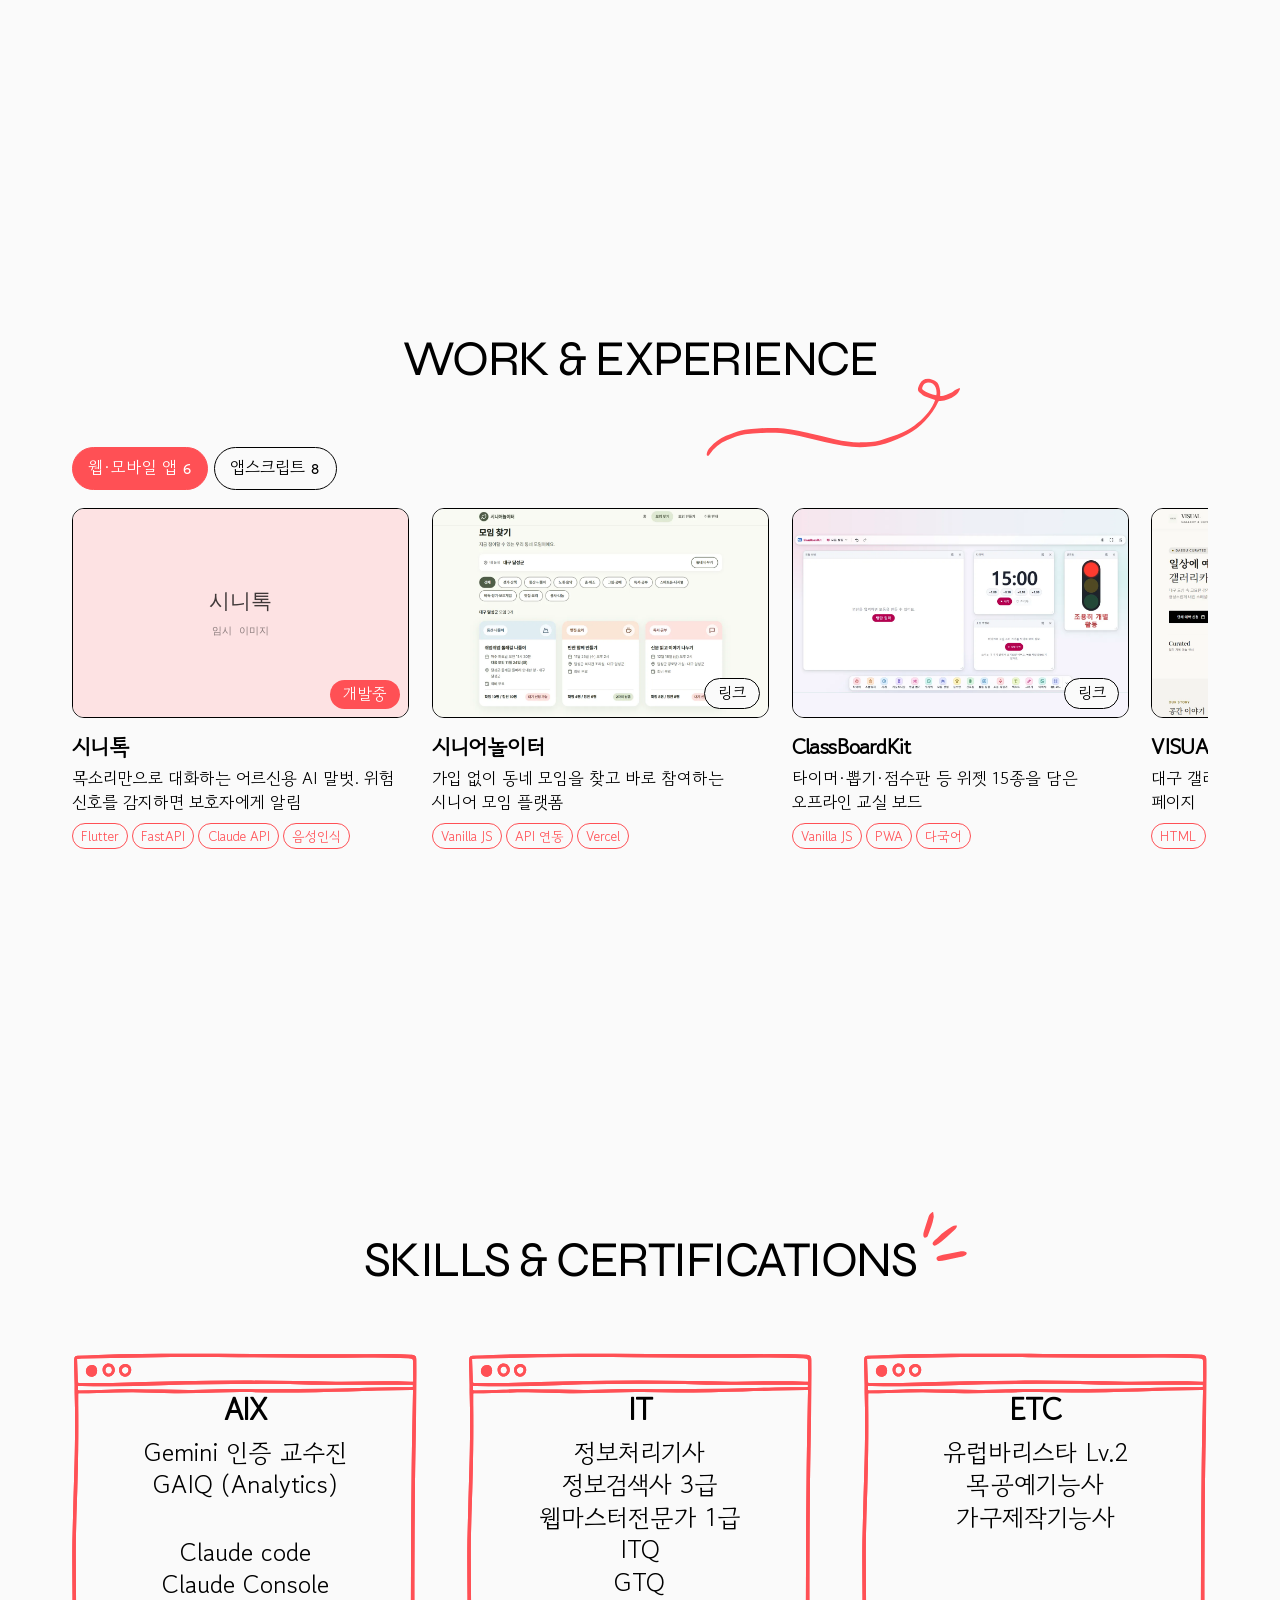
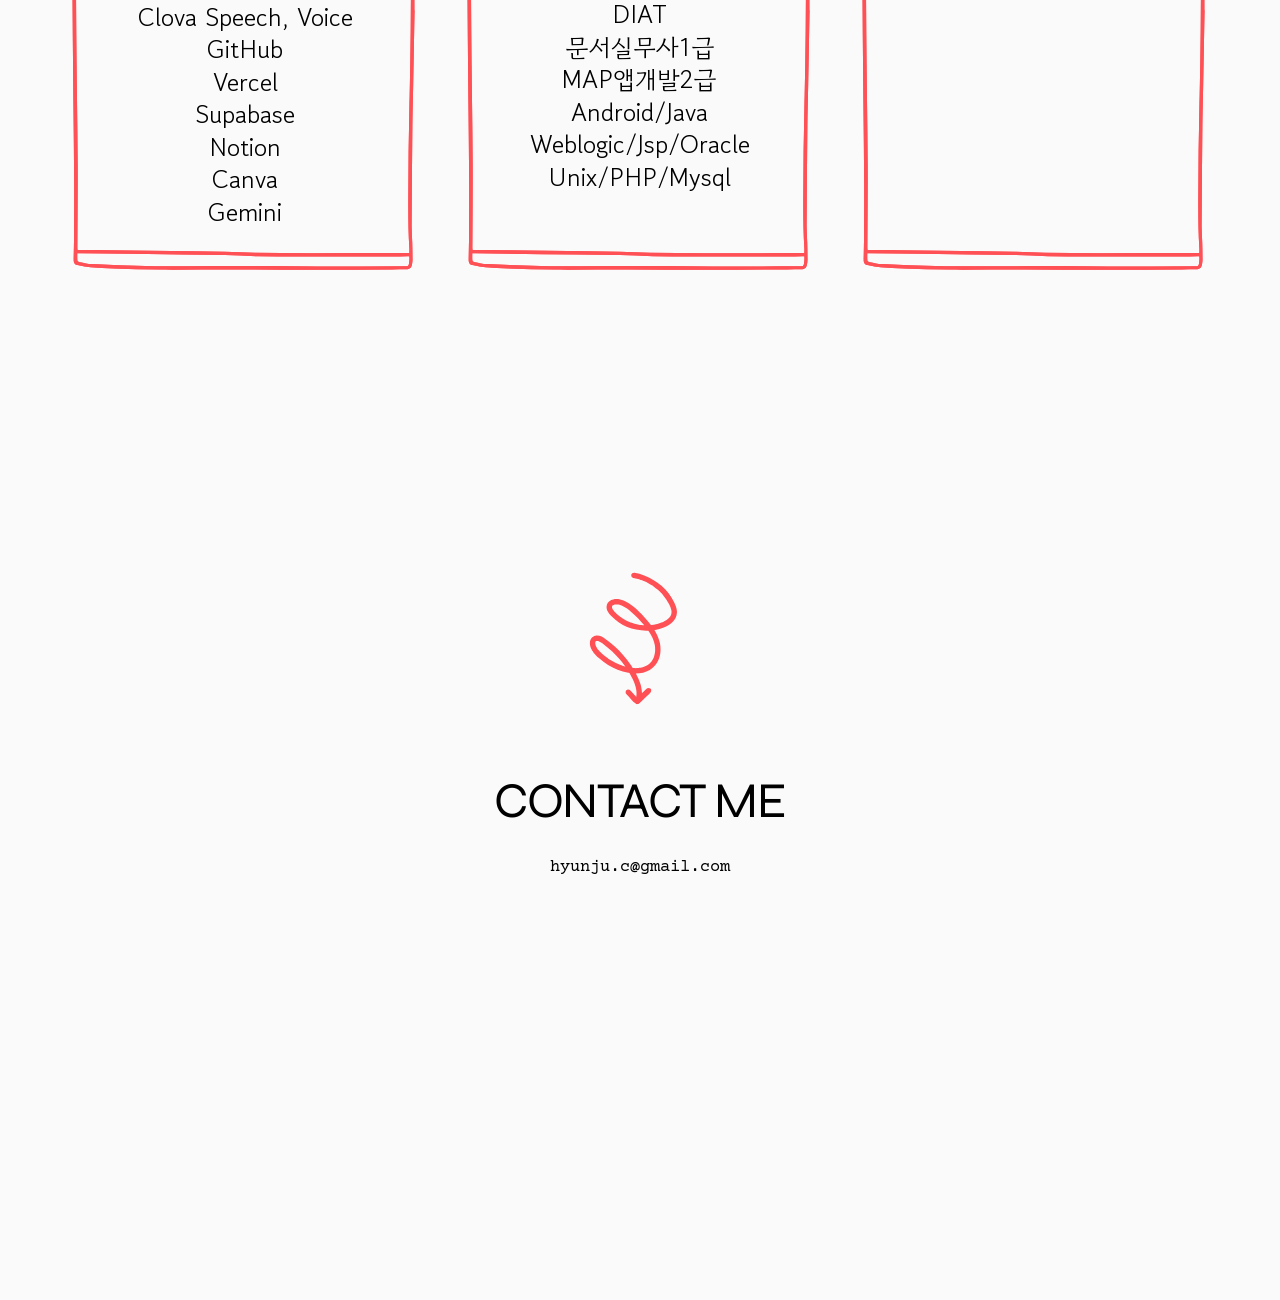
==== commit ad0f7b40: "Replace Work card placeholders with real screenshots - 13 project cards now use 1280x800 WebP screen" ====
--- a/index.html
+++ b/index.html
@@ -105,7 +105,7 @@
             </article>
             <article class="work-card">
               <div class="work-thumb">
-                <img src="images/work/senior-play.svg" alt="시니어놀이터 화면 (임시 이미지)" width="640" height="400" loading="lazy">
+                <img src="images/work/senior-play.webp" alt="시니어놀이터 화면" width="1280" height="800" loading="lazy">
                 <a class="work-link" href="https://senior-play-liard.vercel.app/" target="_blank" rel="noopener"><span class="sr-only">시니어놀이터 </span>링크<span class="sr-only"> (새 창)</span></a>
               </div>
               <h3>시니어놀이터</h3>
@@ -114,7 +114,7 @@
             </article>
             <article class="work-card">
               <div class="work-thumb">
-                <img src="images/work/classboardkit.svg" alt="ClassBoardKit 화면 (임시 이미지)" width="640" height="400" loading="lazy">
+                <img src="images/work/classboardkit.webp" alt="ClassBoardKit 화면" width="1280" height="800" loading="lazy">
                 <a class="work-link" href="https://classboardkit.vercel.app/" target="_blank" rel="noopener"><span class="sr-only">ClassBoardKit </span>링크<span class="sr-only"> (새 창)</span></a>
               </div>
               <h3>ClassBoardKit</h3>
@@ -123,7 +123,7 @@
             </article>
             <article class="work-card">
               <div class="work-thumb">
-                <img src="images/work/visual.svg" alt="VISUAL 화면 (임시 이미지)" width="640" height="400" loading="lazy">
+                <img src="images/work/visual.webp" alt="VISUAL 화면" width="1280" height="800" loading="lazy">
                 <a class="work-link" href="https://cute-daffodil-76cbcb.netlify.app/" target="_blank" rel="noopener"><span class="sr-only">VISUAL </span>링크<span class="sr-only"> (새 창)</span></a>
               </div>
               <h3>VISUAL</h3>
@@ -132,7 +132,7 @@
             </article>
             <article class="work-card">
               <div class="work-thumb">
-                <img src="images/work/mytask.svg" alt="MyTask 화면 (임시 이미지)" width="640" height="400" loading="lazy">
+                <img src="images/work/mytask.webp" alt="MyTask 화면" width="1280" height="800" loading="lazy">
                 <a class="work-link" href="https://task-manager-theta.vercel.app/" target="_blank" rel="noopener"><span class="sr-only">MyTask </span>링크<span class="sr-only"> (새 창)</span></a>
               </div>
               <h3>MyTask</h3>
@@ -141,7 +141,7 @@
             </article>
             <article class="work-card">
               <div class="work-thumb">
-                <img src="images/work/digit.svg" alt="Digit Recognizer 화면 (임시 이미지)" width="640" height="400" loading="lazy">
+                <img src="images/work/digit.webp" alt="Digit Recognizer 화면" width="1280" height="800" loading="lazy">
                 <a class="work-link" href="https://digit-recognizer-yanni9.vercel.app/" target="_blank" rel="noopener"><span class="sr-only">Digit Recognizer </span>링크<span class="sr-only"> (새 창)</span></a>
               </div>
               <h3>Digit Recognizer</h3>
@@ -152,7 +152,7 @@
           <div class="work-track" id="panel-gas" role="tabpanel" aria-labelledby="tab-gas" tabindex="0" hidden>
             <article class="work-card">
               <div class="work-thumb">
-                <img src="images/work/weather.svg" alt="날씨 자동 수집기 화면 (임시 이미지)" width="640" height="400" loading="lazy">
+                <img src="images/work/weather.webp" alt="날씨 자동 수집기 화면" width="1280" height="800" loading="lazy">
               </div>
               <h3>날씨 자동 수집기</h3>
               <p>도시별 날씨를 정해진 시간마다 시트에 자동 기록</p>
@@ -160,7 +160,7 @@
             </article>
             <article class="work-card">
               <div class="work-thumb">
-                <img src="images/work/calorie.svg" alt="하루 칼로리 계산 화면 (임시 이미지)" width="640" height="400" loading="lazy">
+                <img src="images/work/calorie.webp" alt="하루 칼로리 계산 화면" width="1280" height="800" loading="lazy">
               </div>
               <h3>하루 칼로리 계산</h3>
               <p>끼니별 칼로리와 목표 체중을 관리하는 식단 트래커</p>
@@ -168,7 +168,7 @@
             </article>
             <article class="work-card">
               <div class="work-thumb">
-                <img src="images/work/pomodoro.svg" alt="포모도로 타이머 화면 (임시 이미지)" width="640" height="400" loading="lazy">
+                <img src="images/work/pomodoro.webp" alt="포모도로 타이머 화면" width="1280" height="800" loading="lazy">
               </div>
               <h3>포모도로 타이머</h3>
               <p>집중 타이머 + To-Do + 월별 작업 통계</p>
@@ -176,7 +176,7 @@
             </article>
             <article class="work-card">
               <div class="work-thumb">
-                <img src="images/work/ledger.svg" alt="스마트가계부 화면 (임시 이미지)" width="640" height="400" loading="lazy">
+                <img src="images/work/ledger.webp" alt="스마트가계부 화면" width="1280" height="800" loading="lazy">
               </div>
               <h3>스마트가계부</h3>
               <p>AI가 영수증을 읽어 자동 입력하는 가계부</p>
@@ -184,7 +184,7 @@
             </article>
             <article class="work-card">
               <div class="work-thumb">
-                <img src="images/work/stock.svg" alt="관심종목 트래커 화면 (임시 이미지)" width="640" height="400" loading="lazy">
+                <img src="images/work/stock.webp" alt="관심종목 트래커 화면" width="1280" height="800" loading="lazy">
               </div>
               <h3>관심종목 트래커</h3>
               <p>관심 종목 시세와 내 수익률을 한눈에</p>
@@ -192,7 +192,7 @@
             </article>
             <article class="work-card">
               <div class="work-thumb">
-                <img src="images/work/diary.svg" alt="비밀 일기장 화면 (임시 이미지)" width="640" height="400" loading="lazy">
+                <img src="images/work/diary.webp" alt="비밀 일기장 화면" width="1280" height="800" loading="lazy">
               </div>
               <h3>비밀 일기장</h3>
               <p>비밀번호로 잠그는 일기장과 습관 통계</p>
@@ -200,7 +200,7 @@
             </article>
             <article class="work-card">
               <div class="work-thumb">
-                <img src="images/work/omok.svg" alt="오목 미니게임 화면 (임시 이미지)" width="640" height="400" loading="lazy">
+                <img src="images/work/omok.webp" alt="오목 미니게임 화면" width="1280" height="800" loading="lazy">
               </div>
               <h3>오목 미니게임</h3>
               <p>컴퓨터 AI와 대결하는 15×15 오목</p>
@@ -208,7 +208,7 @@
             </article>
             <article class="work-card">
               <div class="work-thumb">
-                <img src="images/work/news.svg" alt="News 크롤러 화면 (임시 이미지)" width="640" height="400" loading="lazy">
+                <img src="images/work/news.webp" alt="News 크롤러 화면" width="1280" height="800" loading="lazy">
               </div>
               <h3>News 크롤러</h3>
               <p>키워드 뉴스를 중복 없이 시트에 모으기</p>
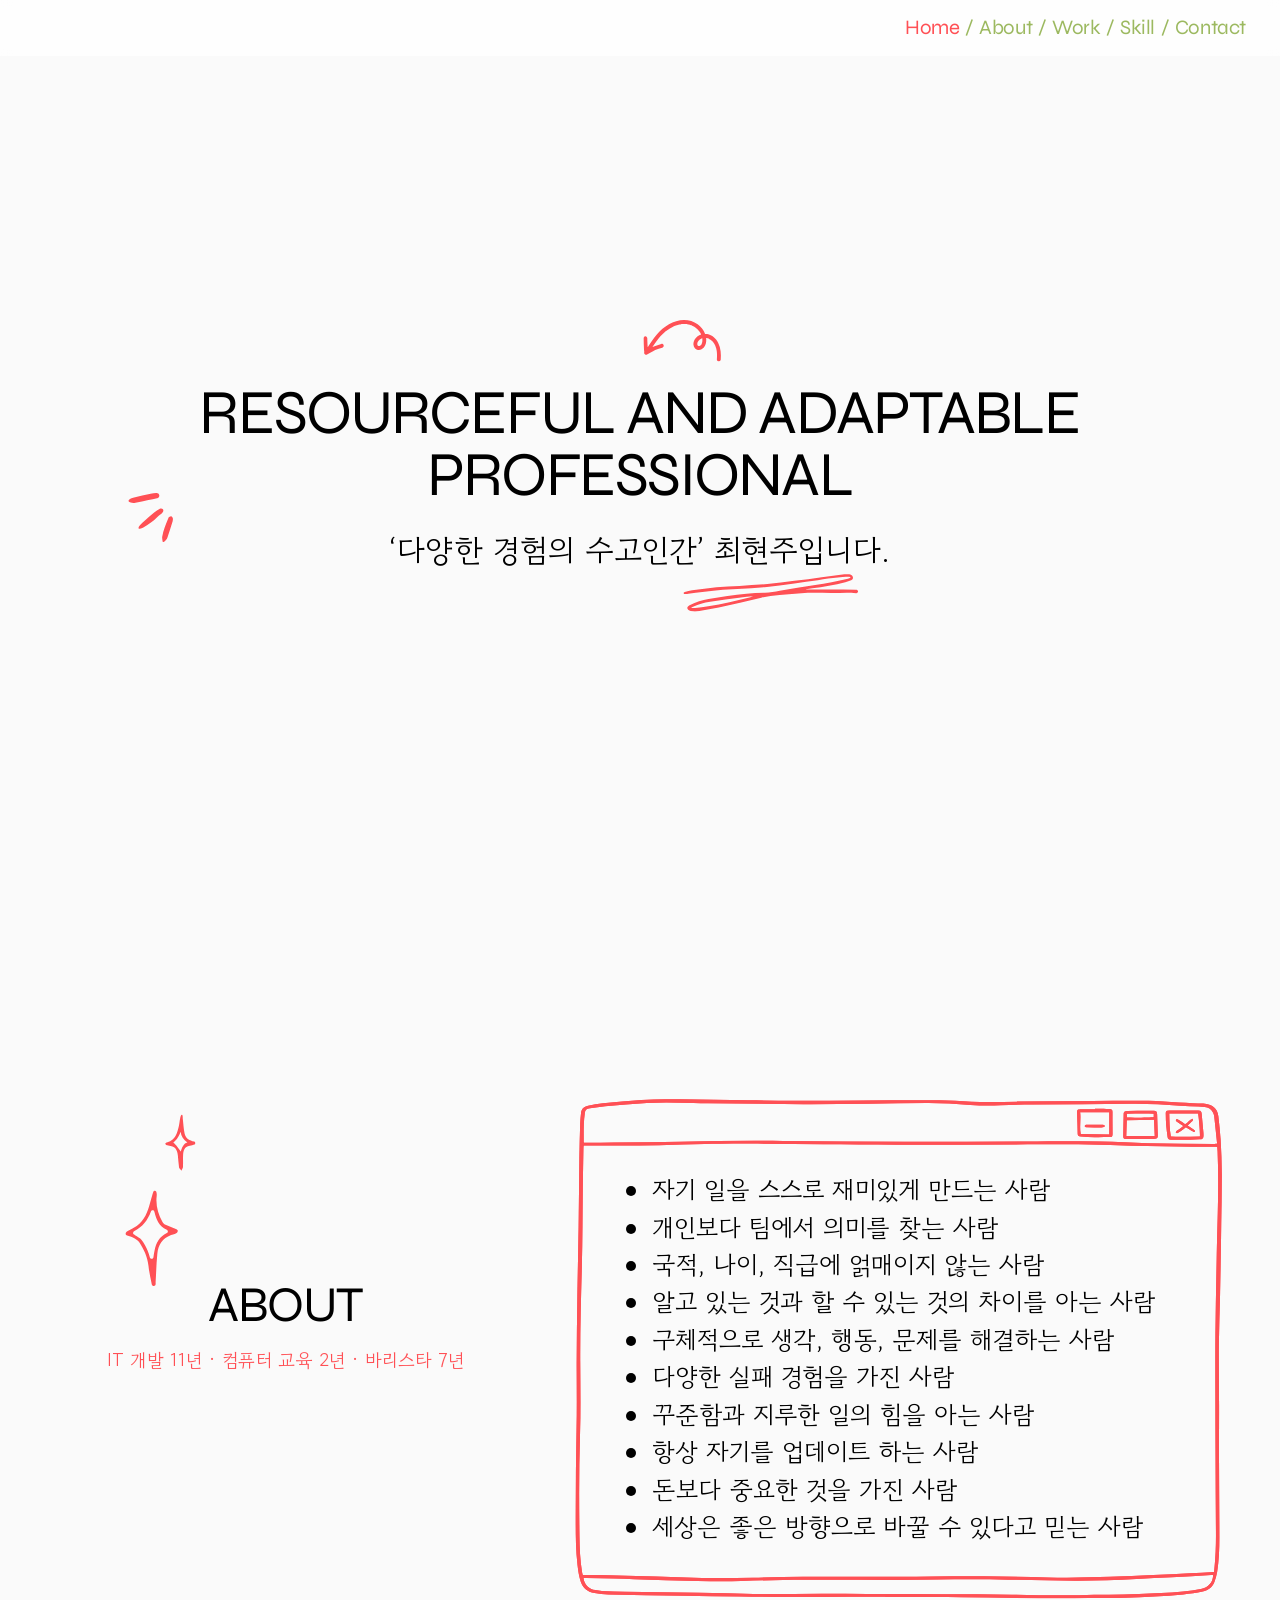
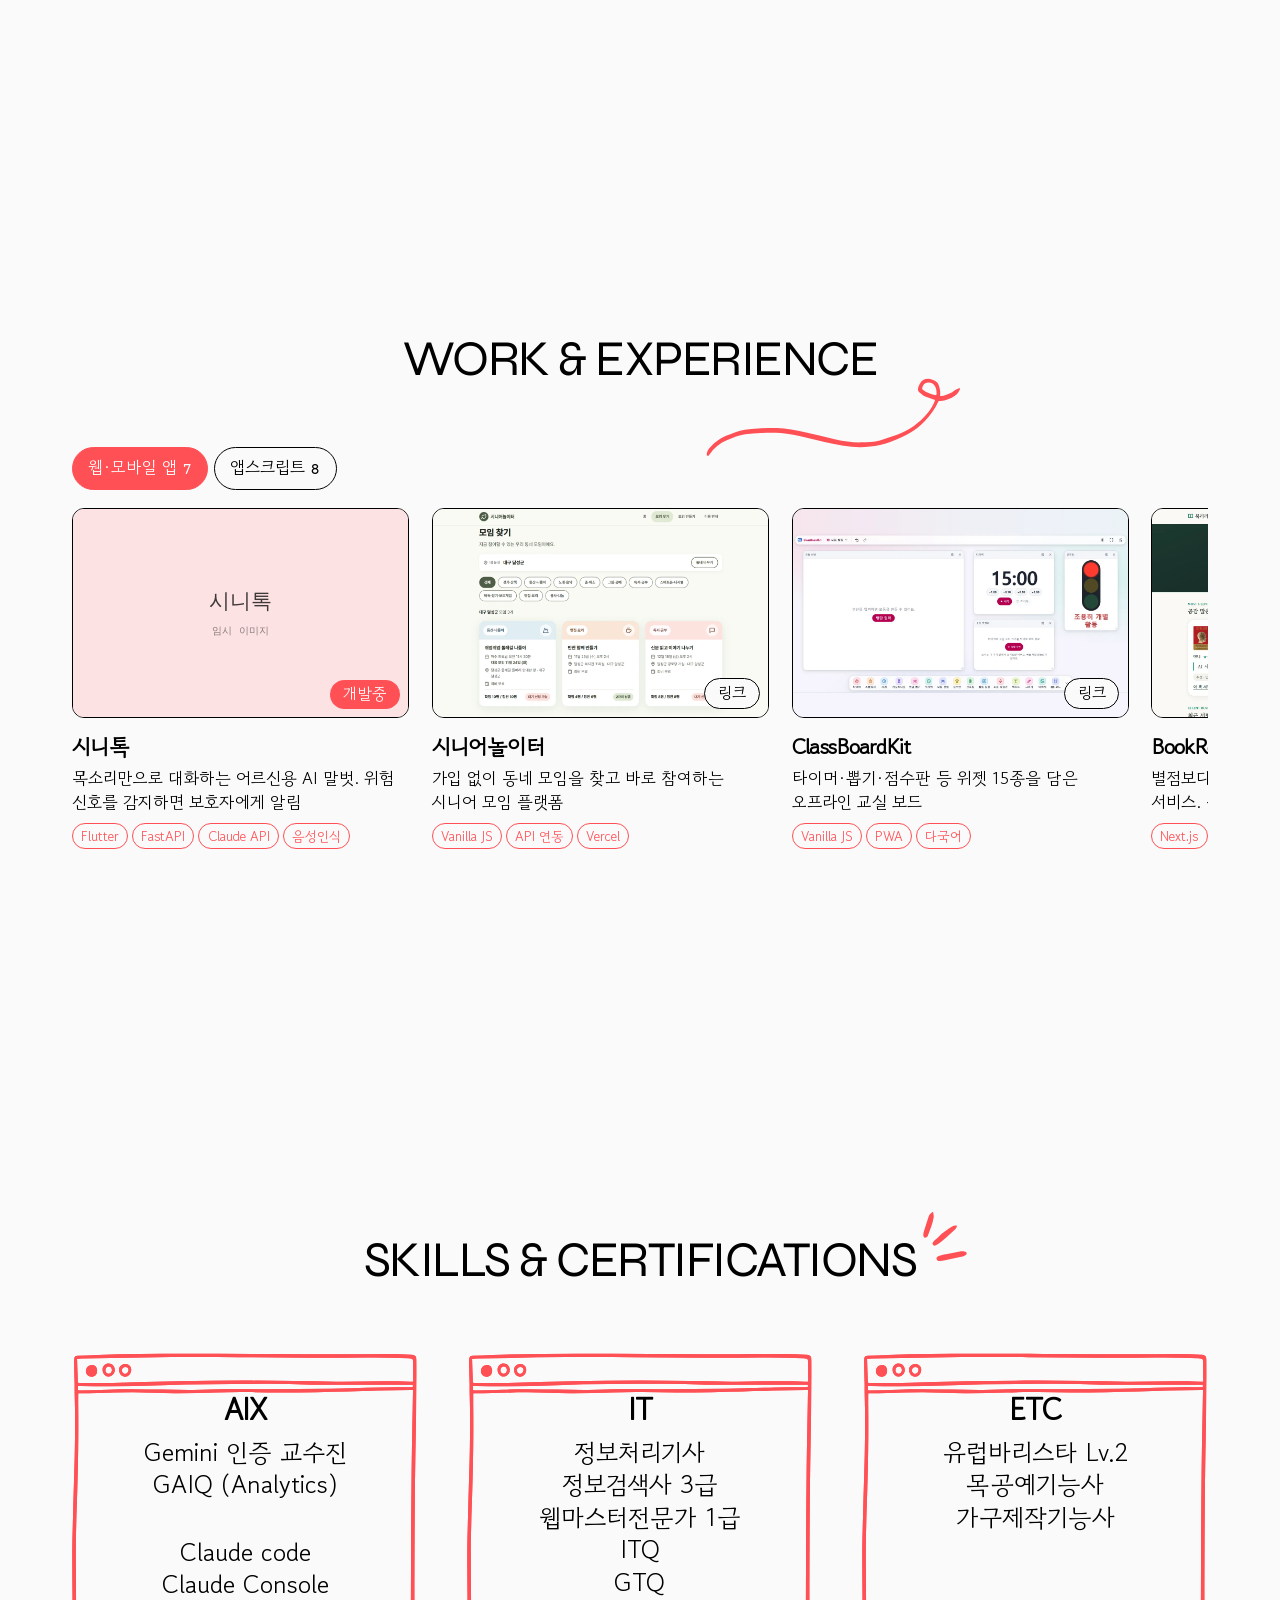
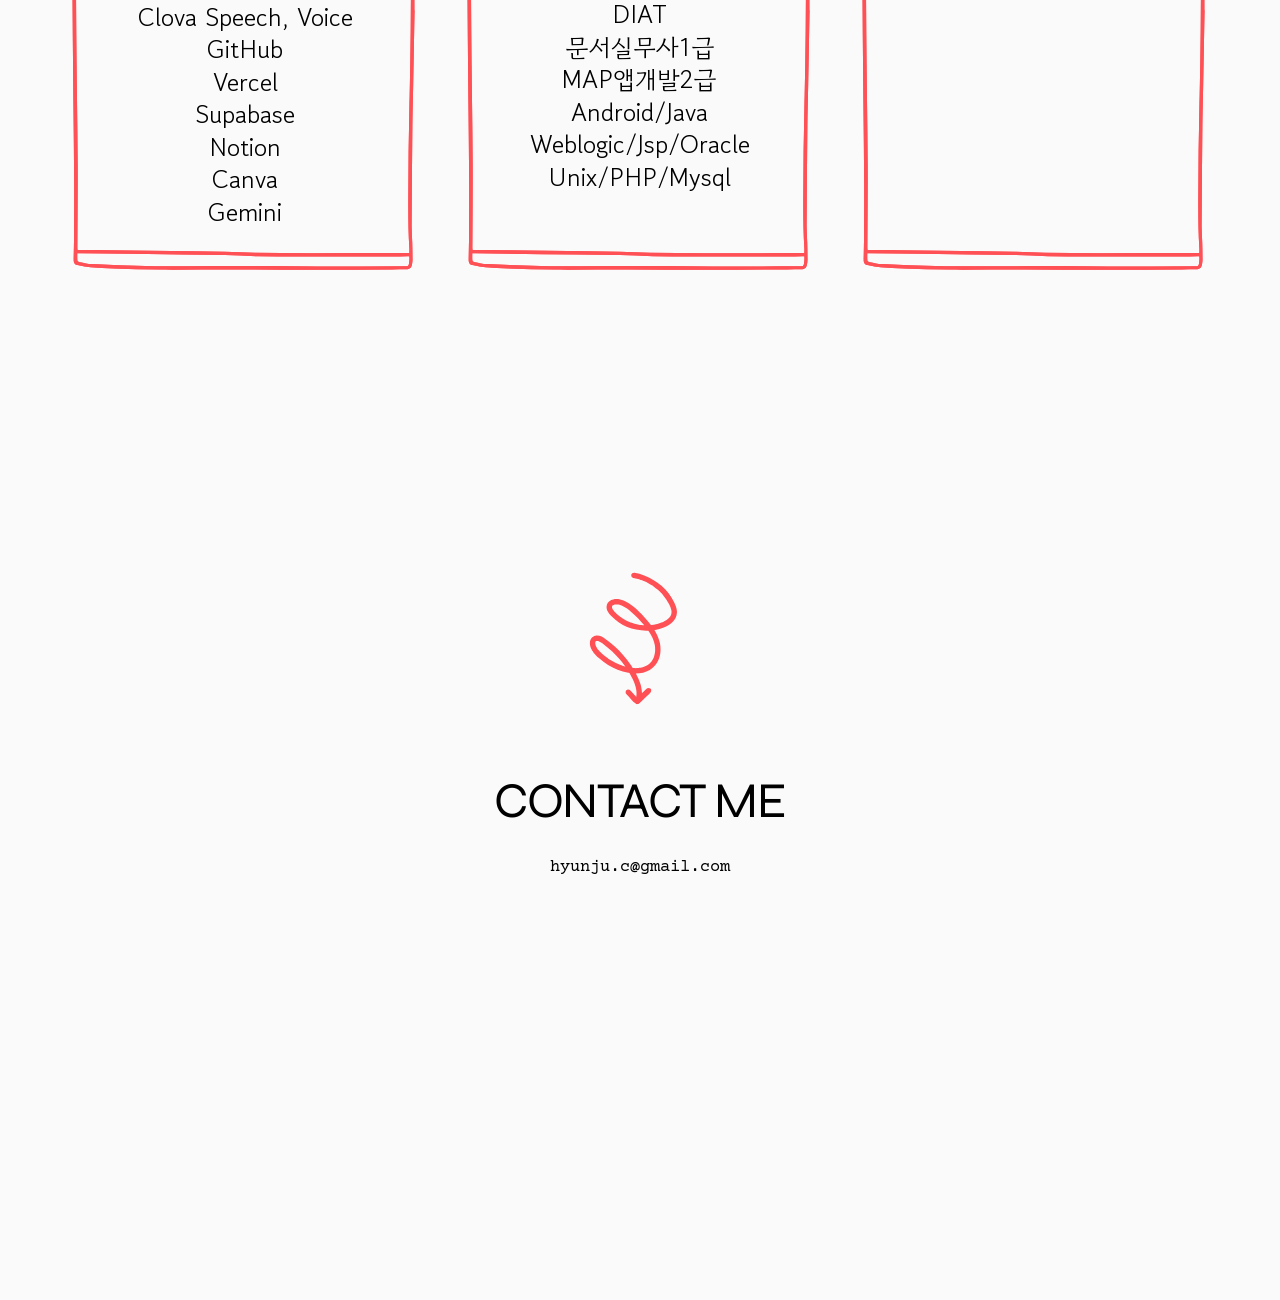
==== commit 10bf9af0: "Work: BookReRa 카드 추가 (VISUAL 앞) - 웹·모바일 앱 탭에 BookReRa 카드 추가, 탭 숫자 6 → 7 - images/work/bookrera.webp:" ====
--- a/index.html
+++ b/index.html
@@ -82,7 +82,7 @@
 
         <div class="work-bar abs reveal">
           <div class="work-tabs" role="tablist" aria-label="작품 종류">
-            <button type="button" role="tab" id="tab-web" aria-controls="panel-web" aria-selected="true">웹·모바일 앱 <span>6</span></button>
+            <button type="button" role="tab" id="tab-web" aria-controls="panel-web" aria-selected="true">웹·모바일 앱 <span>7</span></button>
             <button type="button" role="tab" id="tab-gas" aria-controls="panel-gas" aria-selected="false" tabindex="-1">앱스크립트 <span>8</span></button>
           </div>
         </div>
@@ -120,6 +120,15 @@
               <h3>ClassBoardKit</h3>
               <p>타이머·뽑기·점수판 등 위젯 15종을 담은 오프라인 교실 보드</p>
               <ul class="work-tags" aria-label="사용 기술"><li>Vanilla JS</li><li>PWA</li><li>다국어</li></ul>
+            </article>
+            <article class="work-card">
+              <div class="work-thumb">
+                <img src="images/work/bookrera.webp" alt="BookReRa 화면" width="1280" height="800" loading="lazy">
+                <a class="work-link" href="https://bookrera.vercel.app/" target="_blank" rel="noopener"><span class="sr-only">BookReRa </span>링크<span class="sr-only"> (새 창)</span></a>
+              </div>
+              <h3>BookReRa</h3>
+              <p>별점보다 서평으로 고르는 한국형 도서 리뷰 서비스. 구조화 서평·스포일러 접기</p>
+              <ul class="work-tags" aria-label="사용 기술"><li>Next.js</li><li>Supabase</li><li>카카오 도서 API</li><li>Vercel</li></ul>
             </article>
             <article class="work-card">
               <div class="work-thumb">
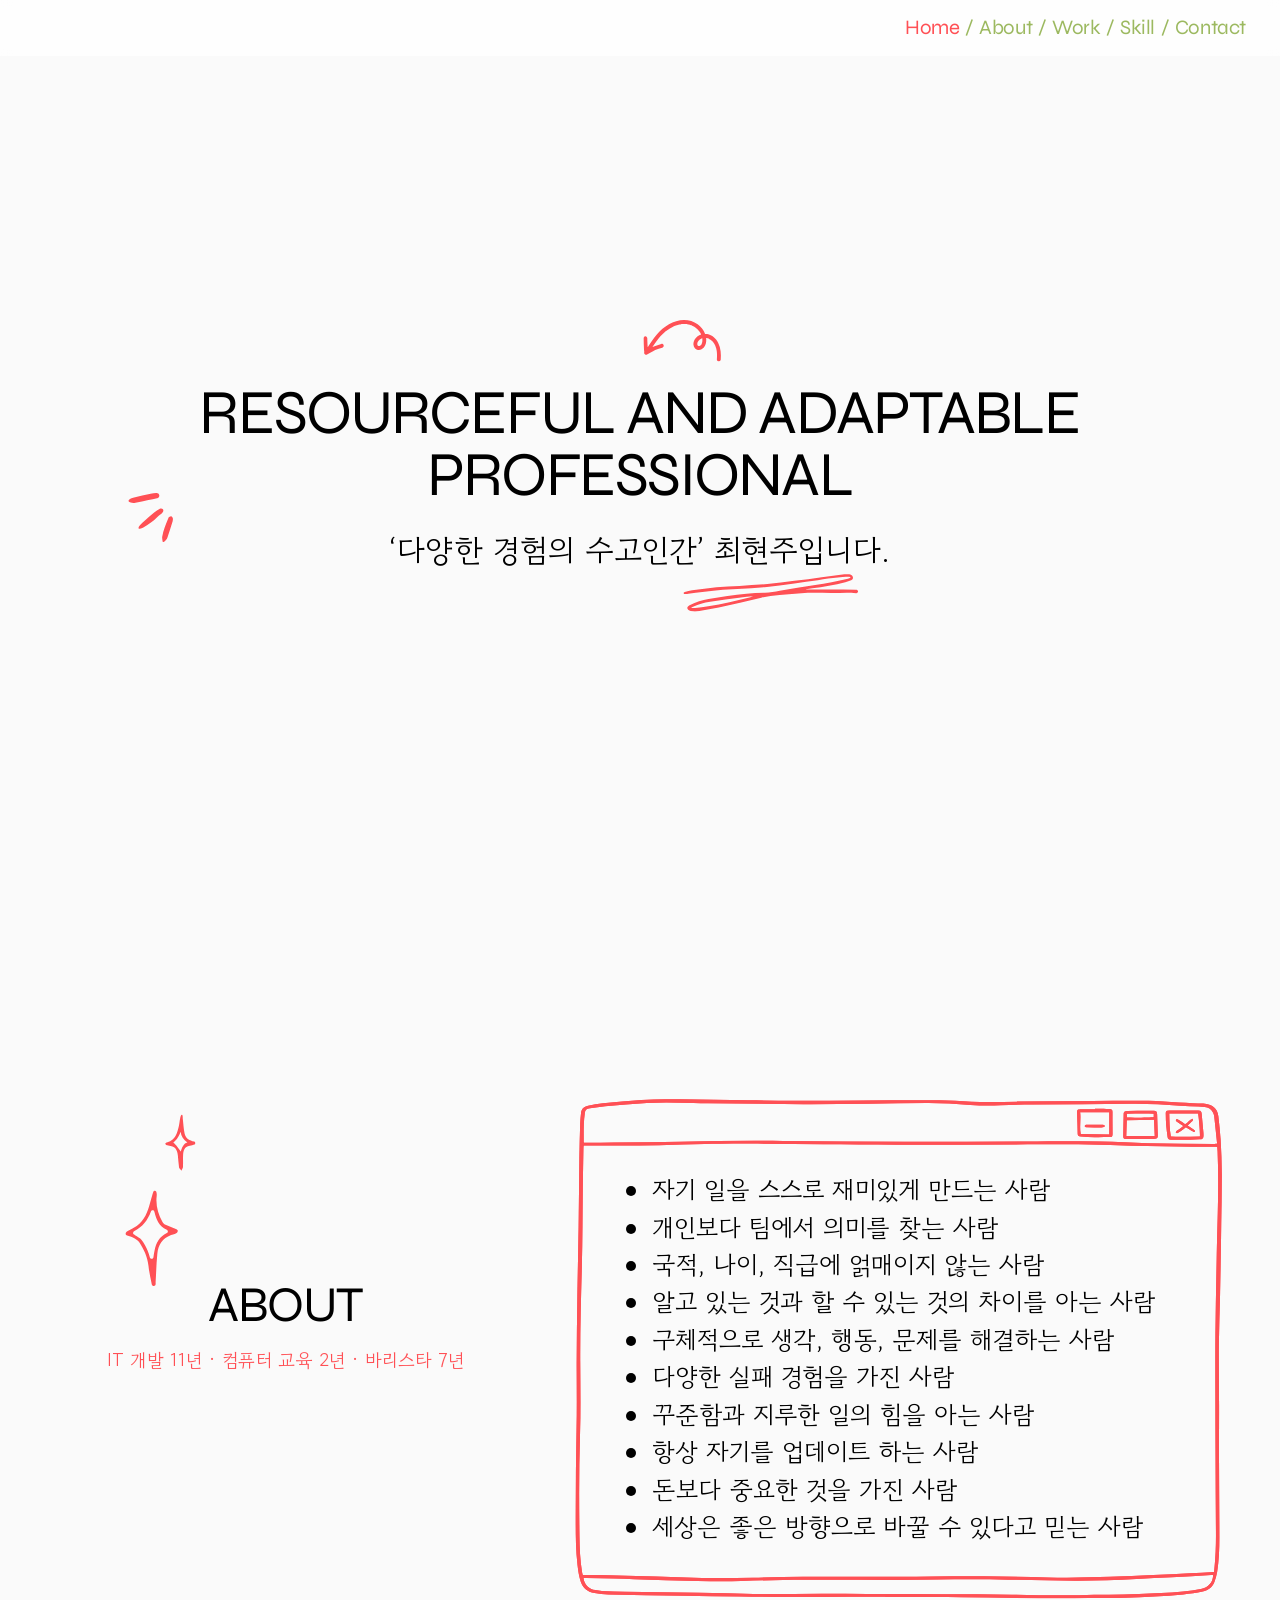
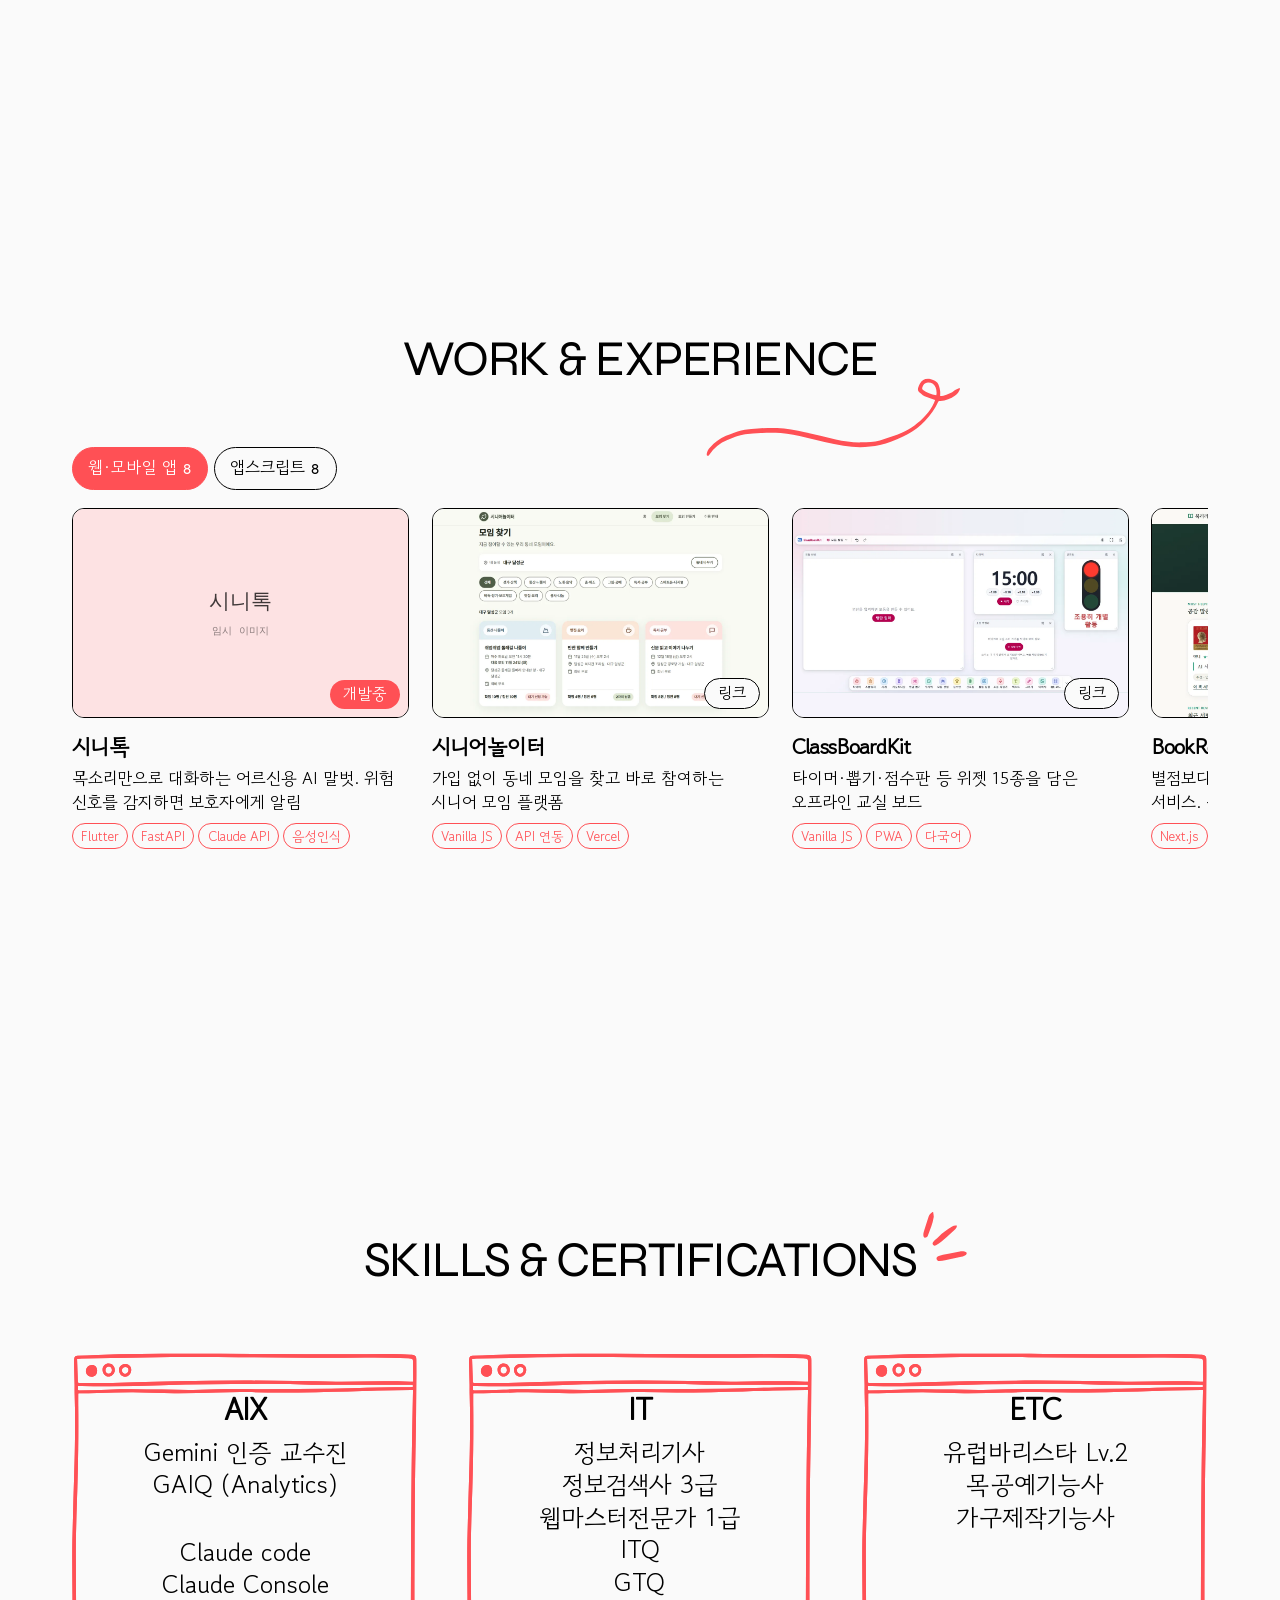
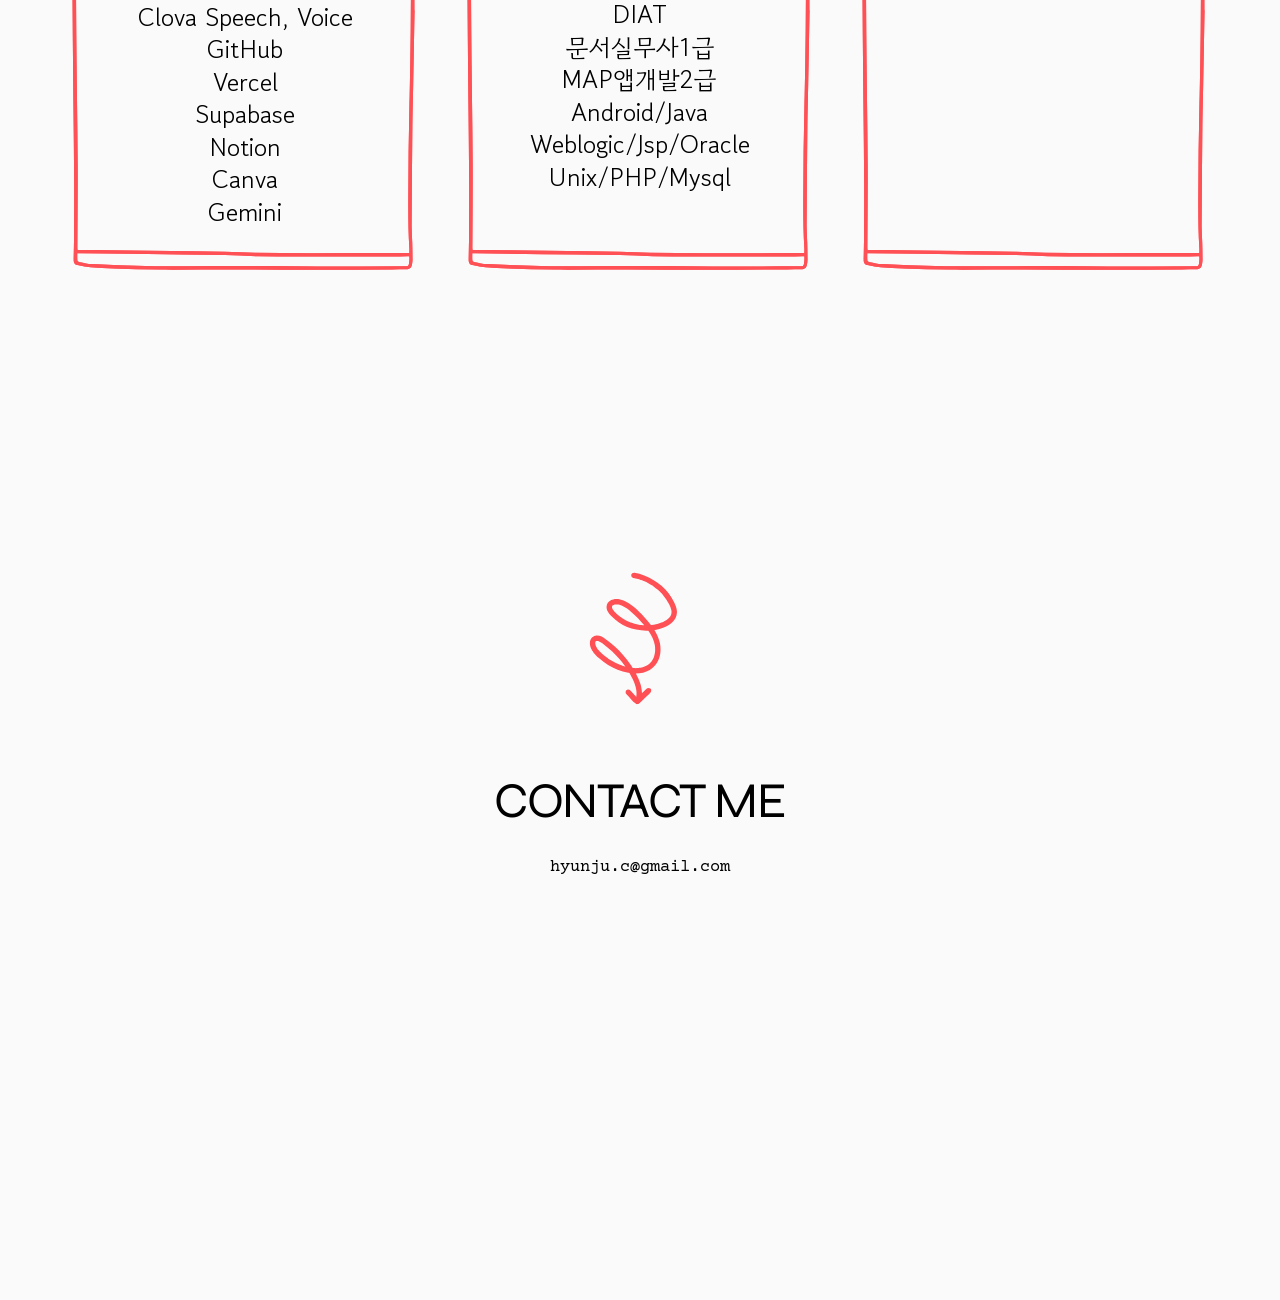
==== commit c2c2e5d0: "Work에 AiCopyWriting 카드 추가 - 웹·모바일 앱 탭, BookReRa와 VISUAL 사이에 추가 (탭 숫자 7 → 8) - 랜딩 화면 캡처 썸네일 images/wo" ====
--- a/index.html
+++ b/index.html
@@ -82,7 +82,7 @@
 
         <div class="work-bar abs reveal">
           <div class="work-tabs" role="tablist" aria-label="작품 종류">
-            <button type="button" role="tab" id="tab-web" aria-controls="panel-web" aria-selected="true">웹·모바일 앱 <span>7</span></button>
+            <button type="button" role="tab" id="tab-web" aria-controls="panel-web" aria-selected="true">웹·모바일 앱 <span>8</span></button>
             <button type="button" role="tab" id="tab-gas" aria-controls="panel-gas" aria-selected="false" tabindex="-1">앱스크립트 <span>8</span></button>
           </div>
         </div>
@@ -129,6 +129,15 @@
               <h3>BookReRa</h3>
               <p>별점보다 서평으로 고르는 한국형 도서 리뷰 서비스. 구조화 서평·스포일러 접기</p>
               <ul class="work-tags" aria-label="사용 기술"><li>Next.js</li><li>Supabase</li><li>카카오 도서 API</li><li>Vercel</li></ul>
+            </article>
+            <article class="work-card">
+              <div class="work-thumb">
+                <img src="images/work/copywriting.webp" alt="AiCopyWriting 화면" width="1280" height="800" loading="lazy">
+                <a class="work-link" href="https://copywriting-gilt.vercel.app/generate" target="_blank" rel="noopener"><span class="sr-only">AiCopyWriting </span>링크<span class="sr-only"> (새 창)</span></a>
+              </div>
+              <h3>AiCopyWriting</h3>
+              <p>업종·상품 정보를 넣으면 마케팅 문구 3종을 한 번에 만들어 주는 소상공인용 AI 서비스</p>
+              <ul class="work-tags" aria-label="사용 기술"><li>Next.js</li><li>Supabase</li><li>Gemini API</li><li>토스페이먼츠</li></ul>
             </article>
             <article class="work-card">
               <div class="work-thumb">
